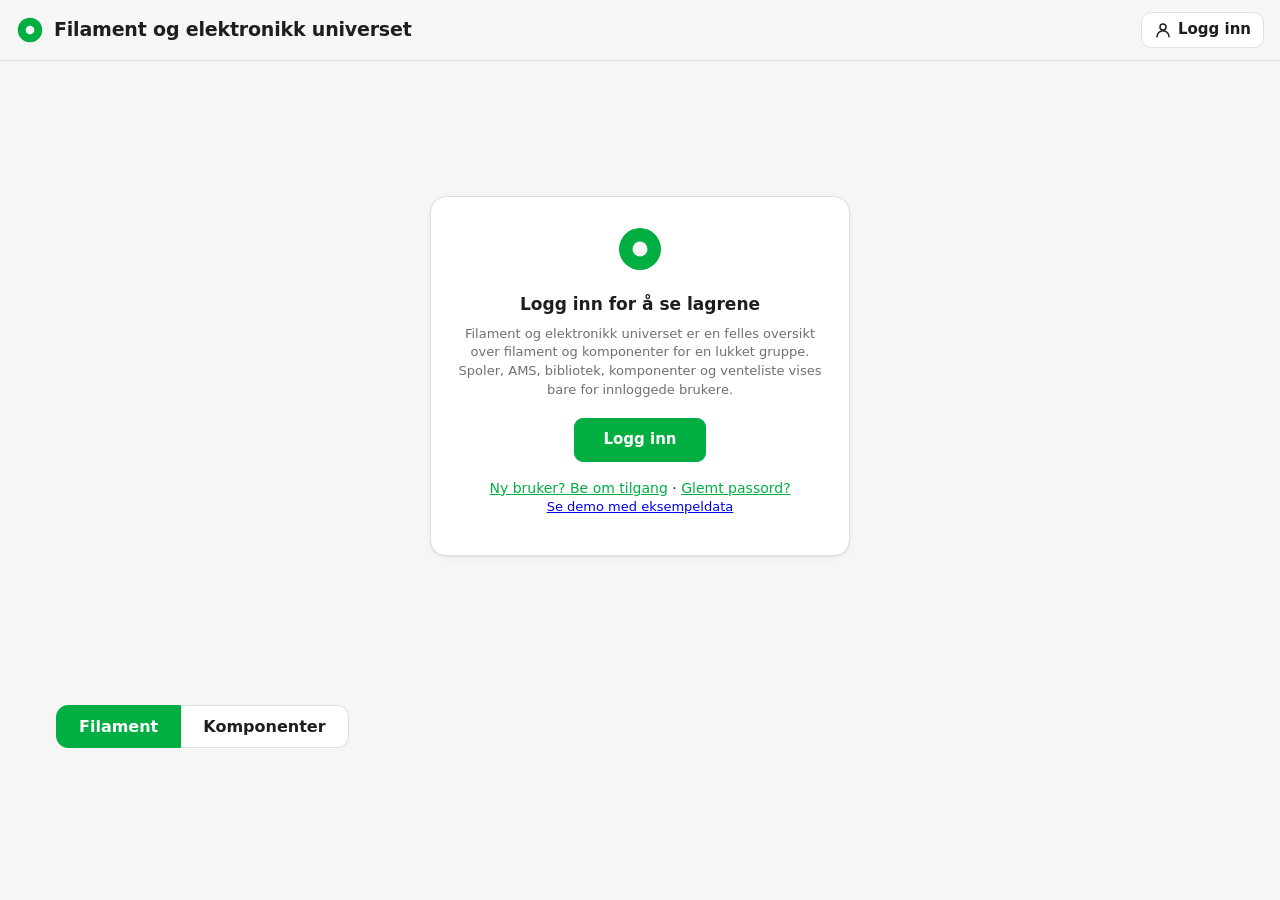
==== index.html @ a8a1b2db "Kronebeløp vises likt overalt; forslagsknappen ved siden av brukere Ordretotaler fra butikkene («kr " ====
<!doctype html>
<html lang="nb">
<head>
  <meta charset="utf-8">
  <meta name="viewport" content="width=device-width, initial-scale=1">
  <!-- Ekstra lag mot XSS: bare egne skript, og data bare til GitHub, proxyen og Bambu-bildene.
       style-src trenger 'unsafe-inline' for fargefeltene (style-attributter med kontrollerte farger). -->
  <meta http-equiv="Content-Security-Policy" content="default-src 'none'; script-src 'self'; style-src 'self' 'unsafe-inline'; img-src 'self' data: https: https://store.bblcdn.eu https://store.bblcdn.com https://*.alicdn.com https://*.aliexpress-media.com https://*.mouser.com https://*.lcsc.com; connect-src 'self' http://127.0.0.1:8787 https://api.github.com https://raw.githubusercontent.com https://bambufilament-proxy.saysphilippe.workers.dev; base-uri 'none'; form-action 'self'; object-src 'none'">
  <meta name="referrer" content="strict-origin-when-cross-origin">
  <title>Filament og elektronikk universet</title>
  <meta name="description" content="Felles oversikt over Bambu Lab-filament og elektronikkomponenter, skannet inn med RFID og importert fra AliExpress og Mouser.">
  <link rel="icon" href="data:image/svg+xml,<svg xmlns='http://www.w3.org/2000/svg' viewBox='0 0 32 32'><circle cx='16' cy='16' r='14' fill='%2300ae42'/><circle cx='16' cy='16' r='5' fill='white'/></svg>">
  <link rel="stylesheet" href="style.css?v=20261009202254">
</head>
<body>
  <header>
    <a class="brand" href="./">
      <svg viewBox="0 0 32 32" aria-hidden="true"><circle cx="16" cy="16" r="14" fill="var(--accent)"/><circle cx="16" cy="16" r="5" fill="var(--bg)"/></svg>
      <h1>Filament og elektronikk universet</h1>
    </a>
    <div class="actions">
      <span id="sync" class="sync"></span>
      <button id="refresh" class="icon-btn" title="Oppdater" aria-label="Oppdater">
        <svg viewBox="0 0 24 24"><path d="M20 11a8 8 0 1 0-2.3 5.7M20 5v6h-6"/></svg>
      </button>
      <button id="open-messages" class="icon-btn msg-btn" title="Meldinger" aria-label="Meldinger" hidden>
        <svg viewBox="0 0 24 24"><rect x="3" y="5" width="18" height="14" rx="2"/><path d="M3.5 6.5l8.5 6 8.5-6"/></svg>
        <span class="msg-badge" hidden></span>
      </button>
      <button id="open-users" class="icon-btn" title="Brukere" aria-label="Brukere">
        <svg viewBox="0 0 24 24"><circle cx="9" cy="8" r="3.5"/><path d="M2.5 20a6.5 6.5 0 0 1 13 0M16 4.6a3.5 3.5 0 0 1 0 6.8M18 14.2a6.5 6.5 0 0 1 3.5 5.8"/></svg>
      </button>
      <button id="open-ideas" class="icon-btn msg-btn" title="Forslag til forbedringer" aria-label="Forslag til forbedringer" hidden>
        <svg viewBox="0 0 24 24"><path d="M9 18h6M10 21h4M12 3a6 6 0 0 0-3.6 10.8c.7.5 1.1 1.3 1.1 2.2h5c0-.9.4-1.7 1.1-2.2A6 6 0 0 0 12 3z"/></svg>
        <span class="msg-badge" hidden></span>
      </button>
      <button id="account" class="account-btn" title="Konto">
        <svg viewBox="0 0 24 24"><circle cx="12" cy="8" r="4"/><path d="M4 21a8 8 0 0 1 16 0"/></svg>
        <span id="account-label">Logg inn</span>
      </button>
    </div>
  </header>

  <div class="demo-banner">Demo med eksempeldata – endringer lagres ikke. <a href="./">Gå til ekte oversikt</a></div>

  <section id="gate" class="gate" hidden>
    <div class="gate-card">
      <svg viewBox="0 0 32 32" aria-hidden="true"><circle cx="16" cy="16" r="14" fill="var(--accent)"/><circle cx="16" cy="16" r="5" fill="var(--bg)"/></svg>
      <h2>Logg inn for å se lagrene</h2>
      <p class="hint">Filament og elektronikk universet er en felles oversikt over filament og komponenter for en lukket gruppe. Spoler, AMS, bibliotek, komponenter og venteliste vises bare for innloggede brukere.</p>
      <button id="gate-login" class="btn btn-primary">Logg inn</button>
      <p class="gate-links"><button type="button" class="link-btn" data-open="register">Ny bruker? Be om tilgang</button> · <button type="button" class="link-btn" data-open="forgot">Glemt passord?</button></p>
      <p class="hint"><a href="?demo">Se demo med eksempeldata</a></p>
    </div>
  </section>

  <nav class="sections" aria-label="Del">
    <button class="section-btn active" type="button" data-section="filament">Filament</button>
    <button class="section-btn" type="button" data-section="parts">Komponenter</button>
  </nav>

  <nav class="tabs" aria-label="Visning">
    <button class="tab active" data-tab="stock">Våre lokale lager</button>
    <button class="tab" data-tab="loans">Lånt filament</button>
    <button class="tab" data-tab="ams">AMS og bibliotek</button>
    <button class="tab" data-tab="news">Nytt fra Bambu</button>
    <button class="tab" data-tab="shop">Butikk</button>
    <button class="tab" data-tab="cards">RFID-kort</button>
    <button class="tab" data-tab="settings">Innstillinger</button>
  </nav>

  <main>
   <div id="parts-root" hidden></div>

   <div id="tab-stock">
    <aside class="stats-rail"><div class="rail-inner">
      <section id="stats" class="stats stats-side"></section>
      <nav class="rail-types" aria-label="Materiale"><span class="rail-label">Materiale</span><div id="type-chips" class="chips"></div></nav>
      <section id="kind-stats" class="stats stats-side kind-stats" aria-label="Lager og bibliotek"></section>
    </div></aside>

    <button id="stock-pending" class="notice stock-pending" type="button" data-goto="loans" hidden></button>


    <section class="panel filters">
      <div class="filter-row">
        <input id="q" type="search" placeholder="Søk etter farge, type, eier, plassering…" aria-label="Søk">
        <select id="status" aria-label="Status">
          <option value="in">På lager</option>
          <option value="out">Tatt ut</option>
          <option value="empty">Brukt opp</option>
          <option value="">Alle</option>
        </select>
        <select id="sort" aria-label="Sortering">
          <option value="type">Sorter: type</option>
          <option value="color">Sorter: farge</option>
          <option value="owner">Sorter: eier</option>
          <option value="recent">Sorter: sist skannet</option>
        </select>
      </div>
      <div class="chip-row"><span class="chip-label">Farge</span><div id="family-chips" class="chips"></div></div>
    </section>

    <section id="grid" class="grid"></section>
   </div>

   <div id="tab-loans" hidden></div>

   <div id="tab-news" hidden></div>

   <div id="tab-cards" hidden></div>

   <div id="tab-settings" hidden></div>

   <div id="tab-shop" hidden>
    <section class="panel shop-head">
      <div class="filter-row">
        <input id="shop-q" type="search" placeholder="Søk i hele Bambu-butikken…" aria-label="Søk i butikken">
        <select id="shop-status" aria-label="Lagerstatus">
          <option value="">Alle lagerstatuser</option>
          <option value="in">På lager</option>
          <option value="notin">Ikke på lager (helt eller delvis)</option>
          <option value="partial">Noen varianter utsolgt</option>
          <option value="out">Utsolgt</option>
        </select>
        <select id="shop-sort" aria-label="Sortering">
          <option value="name">Sorter: navn</option>
          <option value="priceAsc">Sorter: pris, lav–høy</option>
          <option value="priceDesc">Sorter: pris, høy–lav</option>
          <option value="status">Sorter: utsolgt først</option>
        </select>
        <button id="cart-open" type="button" class="btn btn-primary">Handlekurv</button>
      </div>
      <div id="shop-cats" class="chips"></div>
      <p id="shop-updated" class="hint"></p>
      <p id="shop-error" class="error"></p>
    </section>
    <div id="shop-count" class="count"></div>
    <section id="shop-grid" class="shop-grid"></section>
    <button id="shop-more" class="btn shop-more" hidden>Vis flere</button>
   </div>

   <div id="tab-ams" hidden>
    <section id="ams-me" class="panel"></section>
    <div id="ams-list"></div>
   </div>
  </main>

  <dialog id="detail" tabindex="-1">
    <form id="d-form" method="dialog">
      <div class="d-head">
        <div id="d-swatch" class="d-swatch"></div>
        <div class="d-head-text">
          <h2 id="d-title"></h2>
          <div id="d-sub" class="d-type"></div>
          <span id="d-owner" class="owner-pill"></span>
        </div>
      </div>

      <div class="d-quick">
        <button id="d-checkin" value="in" class="btn btn-in">Sjekk inn</button>
        <label id="d-borrow-label" class="d-borrow">Sjekk ut til<select id="d-borrower"></select>
          <span id="d-refill-wrap" class="d-refill"><input id="d-refill" type="checkbox"> Kjøp: refill uten spole (leveres ikke tilbake)</span></label>
        <button id="d-checkout" value="out" class="btn btn-out">Sjekk ut</button>
      </div>

      <dl id="d-rows" class="d-rows"></dl>

      <h3>Historikk</h3>
      <ul id="d-history" class="d-history"></ul>

      <h3>Rediger</h3>
      <p id="d-hint" class="hint"></p>
      <div class="d-fields">
        <label>Eier<select name="owner"></select></label>
        <label>Status
          <select name="status">
            <option value="in">På lager</option>
            <option value="out">Tatt ut</option>
            <option value="empty">Brukt opp</option>
          </select>
        </label>
        <label class="wide">Eget navn (valgfritt, erstatter fargenavnet)<input name="name" maxlength="60"></label>
        <label class="wide">Notat<textarea name="note" rows="2" maxlength="300"></textarea></label>
      </div>
      <p id="d-error" class="error"></p>
      <div class="d-buttons">
        <button value="delete" class="btn btn-danger">Slett</button>
        <span class="spacer"></span>
        <button id="d-close" value="close" class="btn">Lukk</button>
        <button value="save" class="btn btn-primary">Lagre</button>
      </div>
    </form>
  </dialog>

  <dialog id="users" class="wide-dialog" tabindex="-1">
    <h2>Brukere</h2>
    <nav id="u-tabs" class="sub-tabs" hidden>
      <button class="sub-tab active" data-utab="list">Brukere</button>
      <button class="sub-tab" data-utab="stats">Innloggingsstatistikk</button>
    </nav>
    <div id="u-stats" hidden></div>
    <div id="u-list-pane">
    <p class="hint">Hver bruker har sin egen farge, som vises på spolene de eier. Nye brukere får et midlertidig passord som må byttes ved første innlogging. Med e-postadresse sendes passordet på e-post, og brukeren kan selv be om nytt passord. Navnet må være likt <code>OWNER</code> i leserens <code>config.h</code>.</p>
    <div id="u-pending"></div>
    <ul id="u-list" class="u-list"></ul>
    <div id="u-fresh" class="u-fresh"></div>
    <form id="u-form" class="u-form">
      <input name="name" placeholder="Navn på ny bruker" required maxlength="40" aria-label="Navn">
      <input name="email" type="email" placeholder="E-post (valgfritt)" maxlength="100" aria-label="E-post">
      <input name="phone" type="tel" inputmode="tel" placeholder="Mobil (valgfritt)" maxlength="20" aria-label="Mobilnummer">
      <label class="color-pick" title="Brukerens farge på spoler og i filteret">Farge <input name="color" type="color" aria-label="Farge"></label>
      <button class="btn btn-primary">Legg til</button>
    </form>
    <p id="u-hint" class="hint"></p>
    <p id="u-error" class="error"></p>
    </div>
    <form method="dialog" class="d-buttons"><span class="spacer"></span><button class="btn">Lukk</button></form>
  </dialog>

  <dialog id="bambu">
    <form method="dialog">
      <h2>Koble til Bambu-konto</h2>
      <div id="b-step-password">
        <p class="hint">Logg inn med Bambu Lab-kontoen din (samme som i Bambu Handy). Innloggingen går via Filament og elektronikk universet sin proxy til Bambu. Bare tilgangsnøkkelen lagres, og bare i denne nettleseren. Passordet lagres ikke.</p>
        <label>E-post<input id="b-email" type="email" autocomplete="username"></label>
        <label>Passord<input id="b-password" type="password" autocomplete="current-password"></label>
        <p class="hint"><button value="code" class="link-btn" formnovalidate>Logg inn med kode på e-post i stedet</button> – uten passord.</p>
        <p class="hint">Stopper Bambu deg med robotsjekk? <button value="token" class="link-btn" formnovalidate>Lim inn tilgangsnøkkel fra bambulab.com</button></p>
      </div>
      <div id="b-step-token" hidden>
        <p class="hint">Bambu godtar av og til ikke innlogging via Filament og elektronikk universet og vil sjekke at du ikke er en robot. Da kan du logge inn hos Bambu selv og hente tilgangsnøkkelen derfra (på PC):</p>
        <ol class="hint token-steps">
          <li>Åpne <a href="https://bambulab.com/en/sign-in" target="_blank" rel="noopener">bambulab.com</a> og logg inn (løs robotsjekken der).</li>
          <li>Trykk <b>F12</b>, velg fanen <b>Application</b> (Programmer), så <b>Cookies</b> → <b>https://bambulab.com</b>.</li>
          <li>Finn raden <b>token</b>, dobbeltklikk verdien, kopier den (Ctrl+C) og lim den inn her.</li>
        </ol>
        <label>Tilgangsnøkkel<textarea id="b-token" rows="3" autocomplete="off" spellcheck="false"></textarea></label>
        <p class="hint">Nøkkelen lagres bare i denne nettleseren, som ved vanlig tilkobling. Når den utløper, ber siden deg koble til på nytt.</p>
      </div>
      <div id="b-step-code" hidden>
        <p id="b-code-hint" class="hint"></p>
        <label>Kode<input id="b-code" inputmode="numeric" autocomplete="one-time-code"></label>
      </div>
      <p id="b-error" class="error"></p>
      <div class="d-buttons">
        <span class="spacer"></span>
        <button value="cancel" class="btn">Avbryt</button>
        <button value="next" class="btn btn-primary">Fortsett</button>
      </div>
    </form>
  </dialog>

  <dialog id="login">
    <form method="dialog">
      <h2>Logg inn</h2>
      <label>Brukernavn eller e-post<input id="l-user" type="text" autocomplete="username" autocapitalize="none" spellcheck="false" maxlength="100" required></label>
      <label>Passord<input id="l-password" type="password" autocomplete="current-password"></label>
      <label class="switch"><input id="l-remember" type="checkbox"> Husk meg på denne enheten i 30 dager</label>
      <p class="hint">Uten «Husk meg» logges du ut når du lukker fanen. Bruk det bare på din egen PC eller telefon.</p>
      <p class="hint"><button type="button" class="link-btn" data-open="forgot">Glemt passord?</button> · <button type="button" class="link-btn" data-open="register">Ny bruker?</button></p>
      <p id="l-error" class="error"></p>
      <div class="d-buttons">
        <span class="spacer"></span>
        <button value="cancel" class="btn" formnovalidate>Avbryt</button>
        <button value="login" class="btn btn-primary">Logg inn</button>
      </div>
    </form>
  </dialog>

  <dialog id="cart" class="wide-dialog" tabindex="-1">
    <form method="dialog">
      <h2>Handlekurv <span class="muted">(simulert kjøp fra Bambu Lab)</span></h2>
      <div id="cart-lines" class="cart-lines"></div>
      <ul id="cart-tips" class="cart-tips" hidden></ul>
      <label class="cart-carrier"><span class="muted">Leveres av</span>
        <select id="cart-carrier">
          <option value="posten">Posten (fortolling etter verdi)</option>
          <option value="dhl">DHL (eget fortollingsgebyr)</option>
        </select>
      </label>
      <div id="cart-sum" class="cart-sum"></div>
      <p id="cart-note" class="hint"></p>
      <div class="d-buttons">
        <button id="cart-clear" type="button" class="btn">Tøm kurven</button>
        <span class="spacer"></span>
        <button value="close" class="btn btn-primary">Lukk</button>
      </div>
    </form>
  </dialog>

  <dialog id="vipps">
    <form method="dialog">
      <h2 id="v-title">Betal med Vipps</h2>
      <p id="v-what" class="hint"></p>
      <div class="vipps-rows">
        <div class="vipps-row"><span id="v-to-label" class="muted">Til</span><b id="v-to"></b><span id="v-phone"></span><button type="button" class="btn btn-small" data-copy="v-phone">Kopier</button></div>
        <div class="vipps-row"><span class="muted">Beløp</span><span class="vipps-amount"><input id="v-amount" type="number" min="1" max="10000" step="1"> kr</span><span id="v-price" class="muted"></span><button type="button" class="btn btn-small" data-copy="v-amount">Kopier</button></div>
        <div class="vipps-row"><span class="muted">Melding</span><span id="v-msg"></span><span></span><button type="button" class="btn btn-small" data-copy="v-msg">Kopier</button></div>
      </div>
      <div id="v-qr" class="v-qr" hidden></div>
      <label id="v-return-label" class="switch"><input id="v-return" type="checkbox"> <span id="v-return-text">Jeg leverer den tomme spolen tilbake (betal uten spoletillegg)</span></label>
      <p id="v-howto" class="hint"></p>
      <p id="v-error" class="error"></p>
      <div class="d-buttons">
        <a id="v-open" class="btn btn-vipps" href="vipps://" rel="noopener">Åpne Vipps</a>
        <span id="v-desktop" class="muted v-desktop">Åpne Vipps på mobilen</span>
        <span class="spacer"></span>
        <button value="cancel" class="btn" formnovalidate>Avbryt</button>
        <button id="v-paid" value="paid" class="btn btn-primary">Betalt med Vipps</button>
      </div>
    </form>
  </dialog>

  <dialog id="forgot">
    <form method="dialog">
      <h2>Glemt passord</h2>
      <p class="hint">Skriv brukernavnet eller e-postadressen din. Er adressen registrert, får du et midlertidig passord på e-post. Det virker i 4 timer, og du velger ditt eget passord når du logger inn med det.</p>
      <label>Brukernavn eller e-post<input id="f-who" autocomplete="username" maxlength="100" required></label>
      <p id="f-status" class="hint" role="status"></p>
      <p id="f-error" class="error"></p>
      <div class="d-buttons">
        <span class="spacer"></span>
        <button value="cancel" class="btn" formnovalidate>Lukk</button>
        <button id="f-send" value="send" class="btn btn-primary">Send passord</button>
      </div>
    </form>
  </dialog>

  <dialog id="register">
    <form method="dialog">
      <h2>Be om tilgang</h2>
      <p class="hint">Velg brukernavn og skriv e-postadressen din. Administrator godkjenner forespørselen, og da får du et midlertidig passord på e-post.</p>
      <label>Brukernavn<input id="r-name" autocomplete="username" minlength="2" maxlength="40" required></label>
      <label>E-post<input id="r-email" type="email" autocomplete="email" maxlength="100" required></label>
      <label>Mobilnummer (valgfritt, for Vipps)<input id="r-phone" type="tel" inputmode="tel" autocomplete="tel" maxlength="20" placeholder="F.eks. 912 34 567"></label>
      <p id="r-status" class="hint" role="status"></p>
      <p id="r-error" class="error"></p>
      <div class="d-buttons">
        <span class="spacer"></span>
        <button value="cancel" class="btn" formnovalidate>Lukk</button>
        <button id="r-send" value="send" class="btn btn-primary">Send forespørsel</button>
      </div>
    </form>
  </dialog>

  <dialog id="account-dialog" tabindex="-1">
    <form method="dialog">
      <h2>Innlogget som <span id="a-name"></span></h2>
      <p class="hint">Du er innlogget i denne nettleseren til du logger ut.</p>
      <p class="hint">Her endrer du din egen bruker. Endringene lagres med en gang.</p>
      <label>E-post (for nytt passord og varsler)<input id="a-email" type="email" autocomplete="email" maxlength="100" placeholder="navn@eksempel.no"></label>
      <label>Mobilnummer (for Vipps når noen gjør opp med deg)<input id="a-phone" type="tel" inputmode="tel" autocomplete="tel" placeholder="F.eks. 912 34 567" maxlength="20"></label>
      <label class="a-color">Din farge (på spolene dine)<input id="a-color" type="color"></label>
      <fieldset id="a-notify" class="a-notify">
        <legend>Varsel om nye meldinger</legend>
        <label class="switch"><input id="a-n-mail" type="checkbox"> På e-post</label>
        <label class="switch"><input id="a-n-wa" type="checkbox"> På WhatsApp (bruker mobilnummeret over)</label>
        <label>Din CallMeBot-nøkkel for WhatsApp<input id="a-wakey" type="text" inputmode="numeric" autocomplete="off" maxlength="10" placeholder="F.eks. 1234567"></label>
        <p class="hint">WhatsApp-varslene sendes gjennom den gratis tjenesten CallMeBot, som trenger en egen nøkkel for nummeret ditt. Følg trinnene under «WhatsApp» på <a href="https://www.callmebot.com/blog/free-api-whatsapp-messages/" target="_blank" rel="noopener">callmebot.com ↗</a>: legg inn nummeret deres som kontakt og send dem meldingen de oppgir. Du får nøkkelen i svaret. Lim den inn her.</p>
        <p class="a-n-row"><span id="a-n-msg" class="hint" role="status"></span><button id="a-n-test" type="button" class="btn btn-small">Send testvarsel</button></p>
      </fieldset>
      <p id="a-msg" class="hint" role="status"></p>
      <div class="d-buttons">
        <button value="logout" class="btn btn-danger">Logg ut</button>
        <span class="spacer"></span>
        <button value="password" class="btn">Bytt passord</button>
        <button value="close" class="btn btn-primary">Lukk</button>
      </div>
    </form>
  </dialog>

  <dialog id="password">
    <form method="dialog">
      <h2>Bytt passord</h2>
      <p id="p-forced" class="notice">Du er logget inn med et midlertidig passord. Velg ditt eget passord før du fortsetter.</p>
      <label id="p-current-label">Nåværende passord<input id="p-current" type="password" autocomplete="current-password"></label>
      <label>Nytt passord (minst 12 tegn, gjerne flere tilfeldige ord)<input id="p-new" type="password" autocomplete="new-password"></label>
      <label>Gjenta nytt passord<input id="p-repeat" type="password" autocomplete="new-password"></label>
      <p id="p-error" class="error"></p>
      <div class="d-buttons">
        <span class="spacer"></span>
        <button id="p-cancel" value="cancel" class="btn">Avbryt</button>
        <button value="save" class="btn btn-primary">Lagre passord</button>
      </div>
    </form>
  </dialog>

  <dialog id="rekey">
    <form id="rk-form" method="dialog">
      <h2>Ny GitHub-token</h2>
      <p class="notice">Passordet ditt er riktig, men GitHub-tokenen som er lagret er utløpt eller generert på nytt. Lim inn den nye tokenen.</p>
      <label>Ny GitHub-token<input id="rk-token" type="password" autocomplete="off" placeholder="github_pat_…"></label>
      <p class="hint">Tokenen må ha tilgang <b>kun</b> til <b>BambuFilament-data</b> og <b>BambuFilament-auth</b>, med <i>Contents: Read and write</i>. Velg gjerne lang utløpstid. Din innlogging fornyes med passordet du nettopp brukte. De andre brukerne beholder passordene sine.</p>
      <p id="rk-error" class="error"></p>
      <div class="d-buttons">
        <span class="spacer"></span>
        <button value="cancel" class="btn">Avbryt</button>
        <button value="save" class="btn btn-primary">Lagre ny token</button>
      </div>
    </form>
    <div id="rk-done" hidden>
      <h2>Ny token er lagret</h2>
      <div id="rk-summary"></div>
      <table id="rk-list" class="pw-table"></table>
      <div class="d-buttons"><span class="spacer"></span><button id="rk-close" class="btn btn-primary">Ferdig</button></div>
    </div>
  </dialog>

  <dialog id="setup">
    <form id="setup-form" method="dialog">
      <h2>Første oppsett</h2>
      <p class="hint">Ingen brukere har innlogging ennå. Lim inn en GitHub-token med skrivetilgang til repoet. Den lagres kryptert per bruker, og hver bruker låser den opp med sitt eget passord.</p>
      <label>GitHub-token<input id="su-token" type="password" autocomplete="off" placeholder="github_pat_…"></label>
      <p class="hint">Lag en <a href="https://github.com/settings/personal-access-tokens/new" target="_blank" rel="noopener">fine-grained token</a> med tilgang <b>kun</b> til <b>saysphilippe/BambuFilament-data</b> og rettigheten <i>Contents: Read and write</i>. Den skal <b>ikke</b> ha tilgang til BambuFilament (koden).</p>
      <label>Brukere (én per linje, administrator først)<textarea id="su-names" rows="3">Philippe
Niklas
Peter</textarea></label>
      <p id="su-error" class="error"></p>
      <div class="d-buttons">
        <span class="spacer"></span>
        <button value="cancel" class="btn">Avbryt</button>
        <button value="setup" class="btn btn-primary">Opprett brukere</button>
      </div>
    </form>
    <div id="setup-done" hidden>
      <h2>Brukerne er opprettet</h2>
      <p>Gi disse midlertidige passordene til brukerne. De vises <b>bare nå</b>. Hver bruker må bytte passord ved første innlogging.</p>
      <table id="su-list" class="pw-table"></table>
      <p>Du er logget inn som <b id="su-me"></b> og velger ditt eget passord i neste steg.</p>
      <div class="d-buttons"><span class="spacer"></span><button id="su-done" class="btn btn-primary">Velg mitt passord</button></div>
    </div>
  </dialog>

  <script src="vendor/qrcode.js"></script>
  <script type="module" src="app.js?v=20261009202254"></script>
</body>
</html>
---- style.css ----
:root {
  --bg: #f6f7f5;
  --surface: #ffffff;
  --text: #1c1f1d;
  --muted: #6b726d;
  --muted-bg: #e6e9e6;
  --border: #dde1dd;
  --accent: #00ae42;
  --accent-text: #ffffff;
  --in: #00a03c;
  --out: #d97706;
  --danger: #c0392b;
  --shadow: 0 1px 2px rgba(0, 0, 0, .06), 0 2px 8px rgba(0, 0, 0, .04);
  color-scheme: light;
}

@media (prefers-color-scheme: dark) {
  :root {
    --bg: #141615;
    --surface: #1d201e;
    --text: #e8ebe9;
    --muted: #9aa29d;
    --muted-bg: #2a2e2b;
    --border: #2f3431;
    --accent: #1fc25b;
    --accent-text: #08130c;
    --in: #34c768;
    --out: #f59e0b;
    --danger: #ef6b5b;
    --shadow: none;
    color-scheme: dark;
  }
}

* { box-sizing: border-box; }

body {
  margin: 0;
  background: var(--bg);
  color: var(--text);
  font: 15px/1.45 system-ui, -apple-system, "Segoe UI", Roboto, sans-serif;
}

header {
  position: sticky;
  top: 0;
  z-index: 5;
  display: flex;
  align-items: center;
  justify-content: space-between;
  gap: 12px;
  padding: 12px 16px;
  background: color-mix(in srgb, var(--bg) 88%, transparent);
  backdrop-filter: blur(8px);
  border-bottom: 1px solid var(--border);
}

.brand { display: flex; align-items: center; gap: 10px; color: inherit; text-decoration: none; }
.brand svg { width: 28px; height: 28px; }
h1 { margin: 0; font-size: 19px; letter-spacing: -.01em; }
h2 { margin: 0 0 8px; font-size: 17px; }
h3 { margin: 18px 0 6px; font-size: 13px; text-transform: uppercase; letter-spacing: .05em; color: var(--muted); }

.actions { display: flex; align-items: center; gap: 6px; }
.sync { font-size: 13px; color: var(--muted); }
.sync.error { color: var(--danger); }

.icon-btn {
  display: grid;
  place-items: center;
  width: 36px;
  height: 36px;
  border: 1px solid var(--border);
  border-radius: 10px;
  background: var(--surface);
  color: var(--text);
  cursor: pointer;
}
.icon-btn svg { width: 18px; height: 18px; fill: none; stroke: currentColor; stroke-width: 2; stroke-linecap: round; stroke-linejoin: round; }

main { max-width: 1200px; margin: 0 auto; padding: 16px; }

.stats { display: grid; grid-template-columns: repeat(auto-fill, minmax(120px, 1fr)); gap: 10px; margin-bottom: 16px; }
.stat {
  flex: 1 1 130px;
  padding: 12px 14px;
  background: var(--surface);
  border: 1px solid var(--border);
  border-radius: 12px;
  box-shadow: var(--shadow);
}
.stat b { display: block; font-size: 22px; font-variant-numeric: tabular-nums; }
/* Bokser som filtrerer: klikkbare, aktiv = grønn kant. */
.stat-filter { display: block; width: 100%; text-align: left; font: inherit; color: inherit; cursor: pointer; transition: border-color .12s ease, background .12s ease; }
.stat-filter:hover { border-color: var(--accent); }
.stat-filter.active { border-color: var(--accent); box-shadow: 0 0 0 2px color-mix(in srgb, var(--accent) 35%, transparent); background: color-mix(in srgb, var(--accent) 8%, var(--surface)); }
.stat-filter.owner-stat.active { border-left-color: var(--owner); }
.stat span { font-size: 13px; color: var(--muted); }

/* Lager: tallboksene ca. 30 % mindre. På brede skjermer står de i margen til venstre
   for innholdet (som beholder full bredde), og følger med ved rulling. */
.stats-side { gap: 7px; grid-template-columns: repeat(auto-fill, minmax(96px, 1fr)); }
.stats-side .stat { padding: 8px 10px; border-radius: 9px; }
.stats-side .stat b { font-size: 16px; }
.stats-side .stat span { font-size: 11px; line-height: 1.3; display: block; }
/* Materialfilter under tallboksene. */
.rail-types { margin: 4px 0 14px; }
.rail-label { display: block; margin: 0 0 6px 2px; font-size: 14px; color: var(--muted); }
.rail-types .chips { gap: 6px; }
/* 15 % større skrift enn de vanlige filterknappene (13 px). */
.rail-types .chip { font-size: 15px; }
/* Smalere PC-vinduer: ingen plass i margen, så boksene får en egen kolonne i innholdet. */
@media (min-width: 800px) and (max-width: 1479px) {
  #tab-stock:not([hidden]) { display: grid; grid-template-columns: 104px minmax(0, 1fr); column-gap: 14px; align-items: start; }
  #tab-stock > * { grid-column: 2; }
  #tab-stock > .stats-rail { grid-column: 1; grid-row: 1 / span 20; align-self: stretch; }
  .stats-side { grid-template-columns: 1fr; margin-bottom: 0; }
  .rail-inner { position: sticky; top: 76px; max-height: calc(100vh - 88px); overflow-y: auto; scrollbar-width: thin; }
  .rail-types { margin-top: 14px; }
  .rail-types .chips { flex-direction: column; align-items: stretch; }
  .rail-types .chip { justify-content: flex-start; }
}
@media (min-width: 1480px) {
  #tab-stock { position: relative; }
  .stats-rail { position: absolute; top: 0; bottom: 0; right: calc(100% + 16px); width: 112px; }
  .stats-side { grid-template-columns: 1fr; margin-bottom: 0; }
  .rail-inner { position: sticky; top: 76px; max-height: calc(100vh - 88px); overflow-y: auto; scrollbar-width: thin; } /* under topplinjen (ca. 61 px) */
  .rail-types { margin-top: 14px; }
  .rail-types .chips { flex-direction: column; align-items: stretch; }
  .rail-types .chip { justify-content: flex-start; }
}

.panel {
  margin-bottom: 16px;
  padding: 12px 14px;
  background: var(--surface);
  border: 1px solid var(--border);
  border-radius: 12px;
  box-shadow: var(--shadow);
}
.activity ul { list-style: none; margin: 0; padding: 0; }
.activity li {
  display: flex;
  align-items: center;
  gap: 10px;
  padding: 6px 0;
  border-top: 1px solid var(--border);
  cursor: pointer;
  min-width: 0;
}
.activity li:first-child { border-top: 0; }
.activity .dot { flex: none; width: 14px; height: 14px; border-radius: 50%; border: 1px solid var(--border); }
.activity .what { flex: 1; min-width: 0; overflow: hidden; text-overflow: ellipsis; white-space: nowrap; }
.activity .who { flex: none; font-size: 13px; color: var(--muted); }

.act { flex: none; font-size: 12px; font-weight: 600; padding: 1px 8px; border-radius: 99px; background: var(--muted-bg); }
.act-in { color: var(--in); background: color-mix(in srgb, var(--in) 14%, transparent); }
.act-out { color: var(--out); background: color-mix(in srgb, var(--out) 16%, transparent); }

.filters { display: flex; flex-direction: column; gap: 10px; }
.filter-row { display: flex; flex-wrap: wrap; gap: 8px; }
.filter-row input { flex: 1 1 220px; }
.chip-row { display: flex; align-items: flex-start; gap: 10px; }
.chip-label { flex: none; width: 66px; padding-top: 5px; font-size: 13px; color: var(--muted); }
.chips { display: flex; flex-wrap: wrap; gap: 6px; }
.chip {
  display: inline-flex;
  align-items: center;
  gap: 6px;
  padding: 4px 11px;
  border: 1px solid var(--border);
  border-radius: 99px;
  background: var(--surface);
  color: var(--text);
  font: inherit;
  font-size: 13px;
  cursor: pointer;
}
.chip.active { border-color: var(--text); background: var(--text); color: var(--bg); }
.chip-dot { width: 12px; height: 12px; border-radius: 50%; border: 1px solid rgba(128, 128, 128, .45); }
.count { margin: 0 0 8px 2px; font-size: 13px; color: var(--muted); }

input, select, textarea {
  width: 100%;
  padding: 8px 10px;
  border: 1px solid var(--border);
  border-radius: 9px;
  background: var(--surface);
  color: var(--text);
  font: inherit;
}
.filter-row select { width: auto; flex: 0 1 auto; }

.grid, .grid-inner { display: grid; grid-template-columns: repeat(auto-fill, minmax(170px, 1fr)); gap: 12px; }
.grid.grouped { display: block; }
.mat-group { margin-bottom: 22px; }
.mat-head { display: flex; align-items: baseline; gap: 8px; margin: 6px 0 4px; font-size: 18px; font-weight: 700; letter-spacing: -.01em; cursor: pointer; list-style: none; }
.type-head { display: flex; align-items: baseline; gap: 6px; margin: 12px 0 8px; font-size: 17px; font-weight: 600; color: var(--muted); text-transform: uppercase; letter-spacing: .04em; cursor: pointer; list-style: none; }
.mat-head::-webkit-details-marker, .type-head::-webkit-details-marker { display: none; }
/* Pil som viser om gruppen er åpen eller lukket. */
.mat-head::before, .type-head::before { content: "▸"; display: inline-block; width: 1em; color: var(--muted); transition: transform .12s ease; }
.mat-group[open] > .mat-head::before, .type-group[open] > .type-head::before { transform: rotate(90deg); }
.mat-head::before { font-size: 16px; }
.type-head::before { font-size: 14px; }
.type-group:not([open]) > .type-head { margin-bottom: 4px; }
/* Antallet i samme størrelse som overskriften, men dempet. */
.mat-head span, .type-head span { font-size: inherit; font-weight: inherit; color: var(--muted); }

.card {
  display: flex;
  flex-direction: column;
  padding: 0;
  overflow: hidden;
  text-align: left;
  background: var(--surface);
  color: inherit;
  font: inherit;
  border: 1px solid var(--border);
  border-radius: 14px;
  box-shadow: var(--shadow);
  cursor: pointer;
  transition: transform .12s ease, box-shadow .12s ease;
}
.card:hover { transform: translateY(-2px); }
.card.status-empty { opacity: .55; }
.swatch { position: relative; height: 96px; border-bottom: 1px solid var(--border); }
.swatch .badge { padding: 2px 9px; border-radius: 99px; font-size: 14.5px; font-weight: 600; background: var(--surface); }
.owner-bar {
  display: flex;
  align-items: center;
  gap: 6px;
  padding: 5px 12px;
  font-size: 13px;
  font-weight: 700;
  color: var(--owner);
  background: color-mix(in srgb, var(--owner) 12%, transparent);
}
.owner-dot { flex: none; width: 10px; height: 10px; border-radius: 50%; background: var(--owner); }
.owner-stat { border-left: 4px solid var(--owner); }
.owner-pill {
  display: inline-block;
  margin-top: 6px;
  padding: 2px 10px;
  border-radius: 99px;
  font-size: 13px;
  font-weight: 700;
  color: #fff;
  background: var(--owner);
}
/* Hvor mye som er igjen: stripe over hele kortets bredde (0–full rull). */
.left-bar { height: 9px; background: var(--muted-bg); }
.left-bar span { display: block; height: 100%; background: var(--accent); }
.left-bar.low span { background: var(--out); }
.left-bar.unknown { background: repeating-linear-gradient(90deg, var(--muted-bg) 0 6px, transparent 6px 10px); }
.card-body { flex: 1; padding: 10px 12px 12px; display: flex; flex-direction: column; gap: 2px; }
.card-title { font-weight: 700; font-size: 19px; line-height: 1.25; }
.card-type { font-size: 15.5px; color: var(--muted); }
/* Detaljer i liten, dempet tekst: eier og vekt. */
/* Eier nederst på kortet (vanlig størrelse; resten av kortet er 20 % større). */
.card-foot { display: flex; flex-wrap: wrap; gap: 4px 10px; margin-top: auto; padding-top: 8px; font-size: 12px; color: var(--muted); }
.card-foot .lib-weight { font-weight: 400; }
.foot-owner { display: inline-flex; align-items: center; gap: 5px; }
.foot-owner .owner-dot { width: 8px; height: 8px; }
.hex { font-family: ui-monospace, Consolas, monospace; }
.card-meta { display: flex; flex-wrap: wrap; gap: 6px; margin-top: 4px; font-size: 12px; }
.card-meta span { padding: 1px 8px; border-radius: 99px; background: var(--muted-bg); }
.card-meta .owner { font-weight: 600; }
.badge-out { color: var(--out); }
.badge-empty { color: var(--muted); }
.card-note { font-size: 15.5px; color: var(--muted); }
.empty-msg { grid-column: 1 / -1; color: var(--muted); text-align: center; padding: 40px 0; }

dialog:focus { outline: none; }
dialog {
  width: min(560px, calc(100vw - 32px));
  max-height: calc(100vh - 32px);
  padding: 20px;
  border: 1px solid var(--border);
  border-radius: 16px;
  background: var(--surface);
  color: var(--text);
}
dialog::backdrop { background: rgba(0, 0, 0, .45); }
dialog label { display: block; margin-bottom: 10px; font-size: 13px; color: var(--muted); }
dialog label input, dialog label select, dialog label textarea { margin-top: 4px; color: var(--text); }

.d-head { display: flex; align-items: center; gap: 14px; margin-bottom: 14px; }
.d-head h2 { margin: 0; }
.d-type { font-size: 15px; }
.d-swatch { flex: none; width: 56px; height: 56px; border-radius: 50%; border: 1px solid var(--border); }
.muted { color: var(--muted); font-size: 13px; }

.d-quick { display: flex; gap: 8px; margin-bottom: 12px; }
.d-quick .btn { flex: 1; padding: 10px; font-size: 15px; }
.d-quick .d-borrow { flex: 1; margin: 0; }
.d-quick .d-borrow select { width: 100%; }
.d-refill { display: flex; align-items: center; gap: 6px; margin-top: 6px; font-size: 12px; color: var(--muted); }
.d-refill[hidden] { display: none; }
.d-refill input { width: auto; margin: 0; }
.pending-refill { display: inline-flex; align-items: center; gap: 4px; font-size: 12px; color: var(--muted); }

/* Lånt filament */
.loan-sum { display: flex; flex-wrap: wrap; gap: 8px; margin-bottom: 14px; }
.loan-debt { display: flex; align-items: center; gap: 6px; padding: 6px 12px; border-radius: 999px; background: color-mix(in srgb, var(--out) 15%, transparent); font-size: 14px; }
.loan-debt.clear { background: color-mix(in srgb, var(--accent) 12%, transparent); }
.loan-debt.mine-owe { background: color-mix(in srgb, var(--danger) 16%, transparent); }
.loan-debt.mine-get { background: color-mix(in srgb, var(--accent) 16%, transparent); }
.loans h2 { font-size: 16px; margin: 18px 0 8px; }
.loan-list { list-style: none; margin: 0; padding: 0; }
.loan-list li { display: flex; flex-wrap: wrap; align-items: center; gap: 10px; padding: 10px 0; border-top: 1px solid var(--border); }
.loan-list li:first-child { border-top: 0; }
.loan-list .dot { flex: none; width: 22px; height: 22px; border-radius: 50%; border: 1px solid var(--border); }
.loan-what { flex: 1 1 220px; min-width: 0; }
.loan-what b { display: block; }
.loan-who { display: flex; align-items: center; gap: 6px; font-size: 14px; }
.loan-who .owner-dot { display: inline-block; }
.loan-state { font-size: 12px; font-weight: 600; padding: 2px 8px; border-radius: 999px; background: var(--muted-bg); }
.loan-state.out { background: color-mix(in srgb, var(--out) 20%, transparent); }
.loan-state.owes { background: color-mix(in srgb, var(--danger) 18%, transparent); }
.loan-state.returned, .loan-state.settled { background: color-mix(in srgb, var(--accent) 15%, transparent); }
.loan-actions { display: flex; gap: 6px; align-items: center; }
.btn.btn-vipps { background: #ff5b24; border-color: #ff5b24; color: #fff; }
.vipps-rows { display: grid; gap: 8px; margin: 10px 0; }
.a-color { display: flex; align-items: center; gap: 10px; }
.a-color input { width: 44px; height: 32px; padding: 2px; margin: 0; }
.vipps-row { display: grid; grid-template-columns: 70px auto 1fr auto; gap: 10px; align-items: center; padding: 8px 10px; border-radius: 10px; background: var(--bg); font-size: 14px; }
.vipps-amount { display: flex; align-items: center; gap: 6px; }
.vipps-amount input { flex: none; }
#v-price { font-size: 12px; }
.v-desktop { align-self: center; font-size: 13px; }
.v-qr { display: flex; gap: 14px; align-items: center; margin: 4px 0 10px; }
.v-qr[hidden] { display: none; }
.v-qr-code { flex: none; width: 150px; padding: 6px; background: #fff; border-radius: 10px; border: 1px solid var(--border); }
.v-qr-code svg { display: block; width: 100%; height: auto; }
.v-qr .hint { margin: 0; }
#v-open[hidden], .v-desktop[hidden] { display: none; }
.loan-actions select { width: auto; padding: 4px 8px; font-size: 13px; }
.loan-state.pending { background: color-mix(in srgb, var(--out) 30%, transparent); }
.pending-box { margin-bottom: 14px; padding: 10px 14px; border-radius: 12px; background: color-mix(in srgb, var(--out) 14%, transparent); }
.pending-box h2 { margin-top: 4px; }
.tab-count { display: inline-block; min-width: 18px; margin-left: 6px; padding: 0 6px; border-radius: 999px; background: var(--out); color: #fff; font-size: 12px; line-height: 18px; text-align: center; }
.stock-pending { display: block; width: 100%; margin-bottom: 12px; text-align: left; border: 0; font: inherit; cursor: pointer; }
.stock-pending[hidden] { display: none; }
.token-steps { margin: 0 0 10px; padding-left: 20px; }
.token-steps li { margin: 2px 0; }
#b-token { width: 100%; font-family: ui-monospace, monospace; font-size: 12px; }
.act-detail { display: block; font-size: 12px; color: var(--muted); }
.act-filters { display: flex; flex-direction: column; gap: 8px; margin: 4px 0 10px; }
.act-filters input { width: 100%; }

.d-rows { display: grid; grid-template-columns: max-content 1fr; gap: 4px 16px; margin: 0; font-size: 14px; }
.d-rows dt { color: var(--muted); }
.d-rows dd { margin: 0; overflow-wrap: anywhere; }

.d-history { list-style: none; margin: 0; padding: 0; max-height: 140px; overflow-y: auto; font-size: 13px; }
.d-history li { padding: 3px 0; }

.d-fields { display: grid; grid-template-columns: 1fr 1fr; gap: 0 12px; }
.d-fields .wide { grid-column: 1 / -1; }

.d-buttons { display: flex; flex-wrap: wrap; gap: 8px; margin-top: 8px; }
/* Brukere-vinduet kan bli langt (statistikk): Lukk-knappen står fast nederst mens man ruller. */
#users { overflow-y: auto; }
#users > form.d-buttons { position: sticky; bottom: -20px; margin: 12px -20px -20px; padding: 12px 20px; background: var(--surface); border-top: 1px solid var(--border); z-index: 1; }
.spacer { flex: 1; }

.btn {
  padding: 8px 14px;
  border: 1px solid var(--border);
  border-radius: 9px;
  background: var(--surface);
  color: var(--text);
  font: inherit;
  font-weight: 600;
  cursor: pointer;
}
.btn:disabled { opacity: .5; cursor: default; }
.btn-primary { background: var(--accent); border-color: var(--accent); color: var(--accent-text); }
.btn-in { background: var(--in); border-color: var(--in); color: #fff; }
.btn-out { background: var(--out); border-color: var(--out); color: #fff; }
.btn-danger { color: var(--danger); }

.hint { font-size: 13px; color: var(--muted); margin: 0 0 10px; }
.error { color: var(--danger); font-size: 13px; min-height: 1em; margin: 4px 0 0; }

@media (max-width: 520px) {
  .sync { display: none; }
  .filters select { flex: 1 1 45%; }
  .d-fields { grid-template-columns: 1fr; }
  .grid { grid-template-columns: repeat(auto-fill, minmax(150px, 1fr)); }
}

.u-list { list-style: none; margin: 0 0 12px; padding: 0; }
.u-list li { display: flex; align-items: center; gap: 10px; padding: 8px 0; border-top: 1px solid var(--border); }
.u-list li:first-child { border-top: 0; }
.u-name { flex: 1; font-weight: 600; }
.u-form { display: flex; gap: 8px; margin-bottom: 8px; }
.u-form input[type=color] { flex: none; width: 44px; padding: 2px; height: auto; margin: 0; align-self: stretch; }
.u-form input:not([type=color]) { flex: 1 1 0; min-width: 0; }
.u-form .btn { flex: none; white-space: nowrap; }
.u-form .color-pick { flex: none; margin: 0; display: flex; align-items: center; gap: 6px; font-size: 13px; color: var(--muted); }
.btn-small { padding: 4px 10px; font-size: 13px; }
code { font-size: 12px; padding: 1px 5px; border-radius: 5px; background: var(--muted-bg); }

.demo-banner { display: none; padding: 8px 16px; text-align: center; font-size: 14px; background: #fff4d6; color: #5c4400; }
.demo-banner a { color: inherit; font-weight: 600; }
body.demo .demo-banner { display: block; }

.account-btn {
  display: flex;
  align-items: center;
  gap: 6px;
  height: 36px;
  padding: 0 12px;
  border: 1px solid var(--border);
  border-radius: 10px;
  background: var(--surface);
  color: var(--text);
  font: inherit;
  font-weight: 600;
  cursor: pointer;
}
.account-btn svg { width: 18px; height: 18px; fill: none; stroke: currentColor; stroke-width: 2; stroke-linecap: round; }
.account-btn.logged-in { border-color: var(--accent); }
.account-btn[hidden] { display: none; }

.notice { padding: 10px 12px; border-radius: 9px; background: color-mix(in srgb, var(--out) 15%, transparent); font-size: 14px; }
.u-fresh table, .pw-table { border-collapse: collapse; margin: 6px 0 12px; }
.u-fresh td, .pw-table td { padding: 4px 14px 4px 0; }
.pw { font-size: 15px; user-select: all; }
.u-list li { flex-wrap: wrap; }
.u-email { flex: 1 1 200px; min-width: 0; max-width: 260px; padding: 4px 8px; font-size: 13px; }
.u-phone { flex: 0 1 130px; min-width: 0; padding: 4px 8px; font-size: 13px; }
.u-color { flex: none; width: 28px; height: 28px; padding: 1px; border-radius: 50%; cursor: pointer; }
.u-email-text { font-size: 13px; }
.cards-panel h2, .settings-panel h2 { margin-top: 0; }
.settings-panel h3 { font-size: 15px; margin: 14px 0 6px; }
.setting { display: grid; gap: 4px; max-width: 560px; margin: 12px 0; font-size: 14px; color: var(--text); }
.setting-label { font-weight: 600; }
.setting-input { display: flex; align-items: center; gap: 8px; }
.setting-input input { flex: none; }
.setting .hint { margin: 0; }
.table-wrap { overflow-x: auto; }
.cards-table td { vertical-align: middle; }
.cards-table select, .cards-table input { width: auto; min-width: 120px; padding: 4px 8px; font-size: 13px; }
.cards-table .owner-dot { display: inline-block; vertical-align: middle; }
.u-pending { margin: 0 0 14px; padding: 10px 12px; border-radius: 9px; background: color-mix(in srgb, var(--accent) 10%, transparent); }
.u-pending h3 { margin: 0 0 6px; font-size: 14px; }
.u-pending .u-list li { border-color: color-mix(in srgb, var(--accent) 25%, transparent); }
.link-btn { padding: 0; border: 0; background: none; color: var(--accent); font: inherit; text-decoration: underline; cursor: pointer; }
.gate-links { font-size: 14px; margin: 12px 0 0; }

.tabs { display: flex; gap: 4px; max-width: 1200px; margin: 0 auto; padding: 12px 16px 0; }
/* Mange faner: én rad som kan rulles sideveis på smale skjermer. */
.tabs { overflow-x: auto; scrollbar-width: none; }
.tabs::-webkit-scrollbar { display: none; }
.tab { flex: none; white-space: nowrap; }
.tab {
  padding: 8px 18px;
  border: 1px solid var(--border);
  border-radius: 99px;
  background: var(--surface);
  color: var(--text);
  font: inherit;
  font-weight: 600;
  cursor: pointer;
}
.tab.active { background: var(--text); border-color: var(--text); color: var(--bg); }

.ams-me-row { display: flex; flex-wrap: wrap; align-items: center; gap: 12px; }
.ams-me-row > div:first-child { flex: 1 1 220px; }
.ams-me-row .hint { margin: 2px 0 0; }
.switch { display: inline-flex; align-items: center; gap: 8px; font-weight: 600; cursor: pointer; }
.switch input { width: 18px; height: 18px; accent-color: var(--accent); }

.ams-owner { margin-bottom: 20px; }
.ams-owner h2 { display: flex; align-items: center; gap: 8px; padding-left: 10px; border-left: 4px solid var(--owner); }
.ams-owner h2 .muted { font-weight: 400; }
/* AMS og bibliotek: hver sin sammenleggbare boks, med overskriften inne i boksen. */
.ams-fold, .library { margin-bottom: 12px; padding: 12px 14px; background: var(--surface); border: 1px solid var(--border); border-left: 4px solid var(--owner); border-radius: 14px; box-shadow: var(--shadow); }
.ams-fold > summary, .library > summary { cursor: pointer; list-style-position: inside; }
.ams-fold > summary .muted, .library > summary .muted { font-weight: 400; margin-left: 6px; }
.ams-fold[open] > summary, .library[open] > summary { margin-bottom: 10px; }
/* Printerne inne i AMS-boksen: ingen egen ramme, skilt med strek ved flere. */
.ams-fold .printer { padding: 0; background: none; border: 0; border-radius: 0; box-shadow: none; }
.ams-fold .printer + .printer { padding-top: 12px; border-top: 1px solid var(--border); }
.printers { display: grid; grid-template-columns: 1fr; gap: 12px; }
/* AMS-enhetene to og to ved siden av hverandre (én kolonne på smale skjermer). */
.ams-units { display: grid; grid-template-columns: repeat(2, minmax(0, 1fr)); column-gap: 20px; }
@media (max-width: 760px) { .ams-units { grid-template-columns: 1fr; } }
.printer { padding: 12px 14px; background: var(--surface); border: 1px solid var(--border); border-top: 4px solid var(--owner); border-radius: 14px; box-shadow: var(--shadow); }
.printer-head { display: flex; align-items: center; gap: 8px; margin-bottom: 8px; }
.online-dot { width: 10px; height: 10px; border-radius: 50%; background: var(--muted); }
.online-dot.on { background: var(--in); }
.ams-unit { padding: 8px 0; border-top: 1px solid var(--border); }
.ams-unit-head { display: flex; gap: 12px; align-items: baseline; margin-bottom: 8px; font-size: 14px; }
.trays { display: grid; grid-template-columns: repeat(4, minmax(0, 1fr)); gap: 8px; }
.tray { position: relative; display: flex; flex-direction: column; align-items: center; gap: 6px; padding: 8px 6px; border-radius: 10px; background: var(--bg); text-align: center; min-width: 0; }
.tray .slot { position: absolute; top: 4px; left: 6px; font-size: 11px; color: var(--muted); }
.tray-dot { width: 44px; height: 44px; border-radius: 50%; border: 1px solid var(--border); background: var(--muted-bg); }
.empty-tray .tray-dot { background: transparent; border-style: dashed; }
.tray-text { width: 100%; font-size: 12px; overflow-wrap: anywhere; }
.tray-color { font-weight: 650; font-size: 13px; }
.remain { height: 5px; margin: 4px 0 2px; border-radius: 3px; background: var(--muted-bg); overflow: hidden; }
.remain span { display: block; height: 100%; background: var(--accent); }

@media (max-width: 520px) {
  .trays { grid-template-columns: repeat(2, minmax(0, 1fr)); }
}

.type-tabs { display: flex; gap: 6px; overflow-x: auto; padding: 2px 2px 10px; margin-bottom: 4px; scrollbar-width: thin; }
.type-tab {
  flex: none;
  padding: 7px 14px;
  border: 1px solid var(--border);
  border-radius: 10px;
  background: var(--surface);
  color: var(--text);
  font: inherit;
  font-size: 14px;
  font-weight: 600;
  cursor: pointer;
  white-space: nowrap;
}
.type-tab span { margin-left: 4px; font-weight: 400; color: var(--muted); }
.type-tab.active { border-color: var(--accent); background: color-mix(in srgb, var(--accent) 14%, var(--surface)); }

.news-head { display: flex; flex-wrap: wrap; gap: 12px; align-items: center; justify-content: space-between; }
.news-head > div:first-child { flex: 1 1 320px; }
.news-head .hint { margin: 4px 0 0; }
.news-controls { display: flex; flex-wrap: wrap; gap: 12px; align-items: center; }
.news-controls select { width: auto; }
.section-title { margin: 22px 0 10px; font-size: 18px; }
.section-title .muted { font-weight: 400; font-size: 14px; }

.news-types { display: grid; grid-template-columns: repeat(auto-fill, minmax(min(100%, 320px), 1fr)); gap: 12px; }
.news-type { display: flex; gap: 12px; padding: 12px; background: var(--surface); border: 1px solid var(--border); border-radius: 14px; box-shadow: var(--shadow); }
.news-type img, .img-ph { flex: none; width: 96px; height: 96px; object-fit: cover; border-radius: 10px; background: var(--muted-bg); }
.news-type-body { display: flex; flex-direction: column; gap: 6px; min-width: 0; align-items: flex-start; }

.news-colors { display: grid; grid-template-columns: repeat(auto-fill, minmax(min(100%, 240px), 1fr)); gap: 8px; }
.news-color {
  display: flex; flex-direction: column; gap: 8px; padding: 10px 12px;
  background: var(--surface); border: 1px solid var(--border); border-radius: 12px;
}
.news-color:hover { border-color: var(--accent); }
.news-color-main { display: flex; align-items: center; gap: 10px; color: inherit; text-decoration: none; }
.news-color.is-missing .news-swatch, .news-color.is-out .news-swatch { opacity: .6; }
.news-swatch { flex: none; width: 40px; height: 40px; border-radius: 50%; border: 1px solid var(--border); }
.news-color-text { display: flex; flex-direction: column; min-width: 0; flex: 1; font-size: 13px; }
.news-color-text b { font-size: 14px; }
.ext { color: var(--muted); }
/* Kildeikoner (lager, bibliotek, AMS) øverst til høyre, pilen til butikken nederst */
.news-side { align-self: stretch; display: flex; flex-direction: column; align-items: flex-end; justify-content: space-between; gap: 6px; }
.news-sources { display: flex; gap: 4px; }
.news-sources .source { width: 22px; height: 22px; border: 1px solid var(--border); }
.news-sources .source svg { width: 13px; height: 13px; }
.owned { display: inline-flex; align-items: center; gap: 3px; margin-top: 3px; font-size: 12px; font-weight: 600; color: var(--in); }
.owned .owner-dot { width: 8px; height: 8px; }

.strip { display: flex; flex-wrap: wrap; gap: 3px; }
.strip span, .strip a { width: 14px; height: 14px; border-radius: 50%; border: 1px solid var(--border); }
.strip.big a { width: 22px; height: 22px; }
.strip a.have { outline: 2px solid var(--in); outline-offset: 1px; }

.all-types { display: flex; flex-direction: column; gap: 8px; }
.all-type { padding: 10px 12px; background: var(--surface); border: 1px solid var(--border); border-radius: 12px; }
.all-type-head { display: flex; flex-wrap: wrap; align-items: center; gap: 10px; margin-bottom: 8px; }
.all-type-head .btn { margin-left: auto; }
a.btn { text-decoration: none; display: inline-block; }

.lib-card .lib-grid { margin-top: 0; }
.lib-grid { display: grid; grid-template-columns: repeat(auto-fill, minmax(min(100%, 230px), 1fr)); gap: 8px; margin-top: 10px; }
.lib-item { position: relative; display: flex; gap: 10px; padding: 8px 34px 8px 10px; border-radius: 10px; background: var(--bg); }
/* Samme kildeikon som på spolekortene, øverst til høyre */
.tray > .source, .lib-item > .source { position: absolute; top: 5px; right: 5px; width: 22px; height: 22px; border: 1px solid var(--border); }
.tray > .source svg, .lib-item > .source svg { width: 13px; height: 13px; }
.lib-empty { opacity: .5; }
.lib-swatch { flex: none; width: 34px; height: 34px; border-radius: 50%; border: 1px solid var(--border); }
.lib-text { display: flex; flex-direction: column; min-width: 0; font-size: 13px; flex: 1; }
.lib-loc { font-size: 12px; color: var(--accent); font-weight: 600; }
.lib-weight { font-weight: 600; }
.share-toggles { display: flex; flex-direction: column; gap: 6px; }

.btn.confirming { background: var(--danger); border-color: var(--danger); color: #fff; }

.stock { display: inline-block; margin-top: 3px; padding: 1px 8px; border-radius: 99px; font-size: 11px; font-weight: 700; width: fit-content; }
.stock-in { color: var(--in); background: color-mix(in srgb, var(--in) 14%, transparent); }
.stock-out { color: var(--out); background: color-mix(in srgb, var(--out) 16%, transparent); }
.stock-missing { color: var(--muted); background: var(--muted-bg); }
.wish { align-self: flex-start; }
.wish.active { border-color: var(--accent); color: var(--accent); }
.wish-count { display: inline-block; min-width: 18px; margin-left: 4px; padding: 0 5px; border-radius: 99px; background: var(--accent); color: var(--accent-text); font-size: 11px; }
.row-actions { display: flex; flex-wrap: wrap; gap: 6px; align-items: center; }
.type-wish { margin: 10px 0; }
.wait-list { display: grid; grid-template-columns: repeat(auto-fill, minmax(min(100%, 340px), 1fr)); gap: 8px; }
.wait-item { display: flex; gap: 10px; align-items: flex-start; padding: 10px 12px; background: var(--surface); border: 1px solid var(--border); border-radius: 12px; }
.wait-item.arrived { border-color: var(--in); box-shadow: 0 0 0 2px color-mix(in srgb, var(--in) 25%, transparent); }
.wait-actions { display: flex; flex-direction: column; gap: 6px; align-items: flex-end; margin-left: auto; }
.waiters { display: flex; flex-wrap: wrap; align-items: center; gap: 4px; margin-top: 4px; font-size: 12px; }
.waiters .owner-dot { width: 8px; height: 8px; }
details.all-type summary { list-style: none; cursor: pointer; }
details.all-type summary::-webkit-details-marker { display: none; }
details.all-type[open] { border-color: var(--accent); }
details.all-type > .news-colors { margin-top: 10px; }
.strip span.na { opacity: .35; }

.sub-tabs { display: flex; flex-wrap: wrap; gap: 4px; margin-bottom: 12px; border-bottom: 1px solid var(--border); }
.sub-tab { padding: 8px 14px; border: 0; border-bottom: 3px solid transparent; background: none; color: var(--muted); font: inherit; font-weight: 600; cursor: pointer; }
.sub-tab.active { color: var(--text); border-bottom-color: var(--accent); }
[hidden] { display: none !important; }

.wait-img { flex: none; width: 40px; height: 40px; object-fit: cover; border-radius: 8px; background: var(--muted-bg); }

.shop-head { display: flex; flex-direction: column; gap: 10px; }
.shop-head .hint { margin: 0; }
.v-price { white-space: nowrap; font-variant-numeric: tabular-nums; color: var(--muted); }
.price-chart { margin-top: 6px; font-size: 13px; }
.price-chart summary { cursor: pointer; color: var(--accent); }
.price-chart svg { display: block; width: 100%; height: auto; margin-top: 6px; }
.chart-legend { display: flex; flex-wrap: wrap; gap: 4px 12px; margin-top: 4px; font-size: 12px; color: var(--muted); }
.chart-legend i { display: inline-block; width: 10px; height: 3px; margin-right: 5px; vertical-align: middle; border-radius: 2px; }
.cart-add { align-self: flex-start; }
.variants li .cart-add { padding: 0 9px; line-height: 20px; margin-left: 6px; }
.cart-lines { display: grid; gap: 6px; margin: 10px 0; max-height: 46vh; overflow-y: auto; }
.cart-line { display: grid; grid-template-columns: 48px 1fr auto auto; gap: 10px; align-items: center; padding: 6px 8px; border-radius: 10px; background: var(--bg); font-size: 14px; }
.cart-line img { width: 48px; height: 48px; object-fit: cover; border-radius: 8px; background: #fff; }
.cart-what { display: flex; flex-direction: column; min-width: 0; }
.cart-what .muted { font-size: 12px; overflow-wrap: anywhere; }
.cart-qty { display: flex; align-items: center; gap: 6px; }
.cart-qty b { min-width: 18px; text-align: center; }
.cart-price { display: flex; flex-direction: column; align-items: flex-end; white-space: nowrap; font-variant-numeric: tabular-nums; }
.cart-price .muted { font-size: 12px; }
.cart-tips { margin: 6px 0; padding-left: 18px; font-size: 13px; color: var(--accent); }
.cart-carrier { display: flex; align-items: center; gap: 10px; margin: 8px 0; font-size: 14px; white-space: nowrap; }
.cart-carrier select { min-width: 0; flex: 1; }
.cart-sum { display: grid; gap: 2px; font-size: 14px; font-variant-numeric: tabular-nums; }
.cart-sum-row { display: flex; justify-content: space-between; gap: 12px; padding: 4px 2px; border-top: 1px solid var(--border); }
.cart-sum-row.good span:last-child { color: var(--in); }
.cart-sum-row.sub { font-weight: 600; }
.cart-sum-row.total { font-size: 17px; font-weight: 700; border-top: 2px solid var(--text); }
@media (max-width: 560px) {
  .cart-line { grid-template-columns: 40px 1fr auto; }
  .cart-line img { width: 40px; height: 40px; }
  .cart-price { grid-column: 2 / -1; flex-direction: row; gap: 8px; justify-content: flex-end; }
}
.news-price { display: flex; flex-direction: column; font-size: 12px; font-weight: 600; font-variant-numeric: tabular-nums; }
.shop-grid { display: grid; grid-template-columns: repeat(auto-fill, minmax(min(100%, 230px), 1fr)); gap: 12px; }
.shop-card { display: flex; flex-direction: column; overflow: hidden; background: var(--surface); border: 1px solid var(--border); border-radius: 14px; box-shadow: var(--shadow); }
.shop-card.is-out .shop-img img { opacity: .5; }
.shop-img { position: relative; display: block; aspect-ratio: 4 / 3; background: #fff; border-bottom: 1px solid var(--border); }
.shop-img img { width: 100%; height: 100%; object-fit: contain; }
.badge-new { position: absolute; top: 8px; left: 8px; padding: 2px 8px; border-radius: 99px; background: var(--accent); color: var(--accent-text); font-size: 11px; font-weight: 700; }
.shop-body { display: flex; flex-direction: column; gap: 4px; padding: 10px 12px 12px; flex: 1; }
.shop-name { font-weight: 650; color: inherit; text-decoration: none; }
.shop-name:hover { color: var(--accent); }
.shop-meta { display: flex; flex-wrap: wrap; align-items: center; gap: 8px; margin-top: 2px; }
.variants { font-size: 13px; }
.variants summary { cursor: pointer; color: var(--muted); }
.variants ul { list-style: none; margin: 6px 0 0; padding: 0; max-height: 220px; overflow-y: auto; }
.variants li { display: flex; flex-wrap: wrap; justify-content: space-between; gap: 0 8px; padding: 4px 0; border-top: 1px solid var(--border); }
.variants li span:first-child { flex: 1 1 100%; }
.variants li span:last-child { flex: none; color: var(--in); font-weight: 600; }
.variants li.v-out span:last-child { color: var(--out); }
.shop-more { display: block; margin: 16px auto; }

/* Øverst til høyre på fargefeltet: status (Ute/Tom) og ikon for kilden */
.swatch-corner { position: absolute; top: 8px; right: 8px; display: flex; align-items: center; gap: 6px; }
.source { display: grid; place-items: center; width: 28px; height: 28px; border-radius: 99px; background: rgba(255, 255, 255, .88); color: #333; }
.source svg { width: 16px; height: 16px; fill: none; stroke: currentColor; stroke-width: 2; stroke-linecap: round; stroke-linejoin: round; }
.owner-tag { padding: 1px 8px; border-radius: 99px; font-size: 13px; font-weight: 700; background: rgba(255, 255, 255, .88); color: #333; }
.owner-tag { display: inline-flex; align-items: center; gap: 4px; }
.owner-tag .owner-dot { width: 7px; height: 7px; }
.source-library { color: #1d4ed8; }
.source-ams { color: #047857; }
.card.kind-library, .card.kind-ams { cursor: default; }
.card.kind-library:hover, .card.kind-ams:hover { transform: none; }
.card-loc { font-size: 14.5px; color: var(--accent); }
.card-use { display: flex; align-items: center; gap: 6px; margin-top: 2px; font-size: 14.5px; }
.card-use .owner-dot { flex: none; }

body.locked .tabs, body.locked main, body.locked #open-users, body.locked #refresh, body.locked #sync { display: none !important; }
.gate { display: grid; place-items: center; min-height: 70vh; padding: 16px; }
.gate-card { max-width: 420px; padding: 28px 24px; text-align: center; background: var(--surface); border: 1px solid var(--border); border-radius: 16px; box-shadow: var(--shadow); }
.gate-card svg { width: 48px; height: 48px; }
.gate-card h2 { margin: 12px 0 8px; }
.gate-card .btn { margin: 8px 0 4px; padding: 10px 28px; }

dialog.wide-dialog { width: min(820px, calc(100vw - 32px)); }
.stats-small .stat b { font-size: 18px; }
.day-chart { display: flex; align-items: flex-end; gap: 3px; height: 90px; padding: 6px 0; border-bottom: 1px solid var(--border); }
.day-bar { flex: 1; height: 100%; display: flex; align-items: flex-end; }
.day-bar span { display: block; width: 100%; min-height: 2px; border-radius: 3px 3px 0 0; background: var(--accent); }
.day-axis { display: flex; justify-content: space-between; font-size: 11px; color: var(--muted); margin-top: 4px; }
.stat-table { width: 100%; border-collapse: collapse; font-size: 13px; }
.stat-table th { text-align: left; font-size: 12px; color: var(--muted); font-weight: 600; padding: 4px 8px 6px 0; border-bottom: 1px solid var(--border); }
.stat-table td { padding: 6px 8px 6px 0; border-bottom: 1px solid var(--border); vertical-align: top; }
.stat-table .owner-dot { display: inline-block; vertical-align: middle; }
.login-log { list-style: none; margin: 0; padding: 0; max-height: 220px; overflow-y: auto; font-size: 13px; }
.login-log li { display: flex; flex-wrap: wrap; align-items: center; gap: 6px; padding: 4px 0; border-bottom: 1px solid var(--border); }
@media (max-width: 600px) { .stat-table th:nth-child(3), .stat-table td:nth-child(3), .stat-table th:nth-child(6), .stat-table td:nth-child(6) { display: none; } }

/* Produksjonsdato vises når musepekeren er over et kort (og ved tastaturfokus) */
.swatch .tip {
  position: absolute; inset: auto 6px 6px 6px; padding: 5px 8px; border-radius: 8px;
  font-size: 12px; font-weight: 600; line-height: 1.3; text-align: center;
  background: rgba(20, 22, 21, .85); color: #fff;
  opacity: 0; transform: translateY(4px); transition: opacity .12s ease, transform .12s ease; pointer-events: none;
}
.card:hover .swatch .tip, .card:focus-visible .swatch .tip { opacity: 1; transform: none; }
/* ---------- Hoveddeler: Filament / Komponenter ---------- */
.sections { display: flex; gap: 0; max-width: 1200px; margin: 0 auto; padding: 14px 16px 0; }
.section-btn {
  padding: 9px 22px; border: 1px solid var(--border); background: var(--surface); color: var(--text);
  font: inherit; font-size: 16px; font-weight: 700; cursor: pointer;
}
.section-btn:first-child { border-radius: 12px 0 0 12px; }
.section-btn:last-child { border-radius: 0 12px 12px 0; border-left: 0; }
.section-btn.active { background: var(--accent); border-color: var(--accent); color: var(--accent-text); }
.section-btn:focus-visible { outline: 2px solid var(--text); outline-offset: 2px; }

/* ---------- Komponenter ---------- */
.parts-layout { display: grid; grid-template-columns: 200px minmax(0, 1fr); gap: 16px; align-items: start; }
.parts-rail { position: sticky; top: 76px; max-height: calc(100vh - 88px); overflow-y: auto; scrollbar-width: thin; }
.parts-rail .stats-side { grid-template-columns: 1fr; }
.parts-cats .chips { flex-direction: column; align-items: stretch; }
.parts-cats .chip { justify-content: space-between; }
.chip-n { font-size: 12px; color: var(--muted); font-variant-numeric: tabular-nums; }
.chip.active .chip-n { color: inherit; opacity: .75; }
@media (max-width: 799px) {
  .parts-layout { grid-template-columns: 1fr; }
  .parts-rail { position: static; max-height: none; }
  .parts-rail .stats-side { grid-template-columns: repeat(auto-fill, minmax(110px, 1fr)); }
  .parts-cats .chips { flex-direction: row; flex-wrap: wrap; }
}
.parts-grid { display: grid; grid-template-columns: repeat(auto-fill, minmax(190px, 1fr)); gap: 12px; }
.part-card {
  display: flex; flex-direction: column; padding: 0; overflow: hidden; text-align: left; min-width: 0;
  background: var(--surface); color: inherit; font: inherit; border: 1px solid var(--border); border-radius: 14px;
  box-shadow: var(--shadow); cursor: pointer; transition: transform .12s ease, border-color .12s ease;
}
.part-card:hover { border-color: var(--accent); transform: translateY(-1px); }
.part-card:focus-visible { outline: 2px solid var(--accent); outline-offset: 2px; }
.part-card.used-up { opacity: .55; }
.part-img { position: relative; display: grid; place-items: center; aspect-ratio: 1; max-width: 100%; background: #fff; border-bottom: 1px solid var(--border); overflow: hidden; }
.part-img img { width: 100%; height: 100%; object-fit: contain; }
.part-noimg { display: grid; place-items: center; width: 100%; height: 100%; padding: 12px; text-align: center; color: var(--muted); background: var(--muted-bg); font-size: 13px; font-weight: 600; }
.part-cat { display: block; max-width: 100%; margin: 6px 10px 0; color: var(--muted); font-size: 11.5px; font-weight: 700; white-space: nowrap; overflow: hidden; text-overflow: ellipsis; }
.part-body { display: flex; flex-direction: column; gap: 3px; padding: 10px 12px 12px; flex: 1; min-width: 0; }
.part-title { font-weight: 650; font-size: 14px; line-height: 1.3; display: -webkit-box; -webkit-line-clamp: 3; -webkit-box-orient: vertical; overflow: hidden; overflow-wrap: anywhere; }
.part-variant { font-size: 13px; color: var(--muted); overflow-wrap: anywhere; }
.part-meta { font-size: 13px; font-variant-numeric: tabular-nums; }
.part-foot { display: flex; align-items: center; gap: 6px; margin-top: auto; padding-top: 6px; font-size: 12.5px; color: var(--muted); }
.part-date { margin-left: auto; font-variant-numeric: tabular-nums; }
.parts-more { display: block; margin: 16px auto; }
.empty-parts { text-align: center; padding: 28px 16px; }

.part-detail { display: grid; grid-template-columns: minmax(0, 260px) minmax(0, 1fr); gap: 18px; }
.part-detail-img { aspect-ratio: 1; background: #fff; border: 1px solid var(--border); border-radius: 12px; overflow: hidden; display: grid; place-items: center; }
.part-detail-img img { width: 100%; height: 100%; object-fit: contain; }
.part-detail h2 { font-size: 17px; line-height: 1.35; overflow-wrap: anywhere; }
.part-facts { width: 100%; border-collapse: collapse; margin: 8px 0 12px; font-size: 14px; }
.part-facts th { width: 120px; padding: 5px 10px 5px 0; text-align: left; vertical-align: top; color: var(--muted); font-weight: 500; }
.part-facts td { padding: 5px 0; overflow-wrap: anywhere; }
.part-edit { display: grid; grid-template-columns: repeat(auto-fit, minmax(150px, 1fr)); gap: 0 12px; }
.part-edit .pd-note { grid-column: 1 / -1; }
.part-actions { display: flex; justify-content: flex-end; gap: 8px; margin-top: 6px; }
@media (max-width: 640px) { .part-detail { grid-template-columns: 1fr; } .part-detail-img { max-width: 220px; } }

.import-panel { max-width: 860px; }
.import-head { display: flex; flex-wrap: wrap; align-items: center; justify-content: space-between; gap: 10px; }
.import-steps { padding-left: 22px; }
.import-steps li { margin: 8px 0; }
.bookmarklet { margin-top: 8px; cursor: grab; }
.import-log { list-style: none; padding: 0; margin: 0; font-size: 13px; font-variant-numeric: tabular-nums; }
.import-log li { padding: 4px 0; border-top: 1px solid var(--border); }
/* Langt navn i toppen: mindre skrift på smale skjermer, så knappene får plass. */
@media (max-width: 560px) { header h1 { font-size: 15px; line-height: 1.2; } }

/* Datablad og koblingsskjema i detaljvinduet */
.component-info { margin: 4px 0 14px; padding-top: 10px; border-top: 1px solid var(--border); }
.component-info h3 { margin-top: 0; }
.component-info .mpn { font-family: ui-monospace, Consolas, monospace; text-transform: none; letter-spacing: 0; color: var(--text); }
.ds-links { font-size: 14px; }
.pinout { display: flex; flex-wrap: wrap; align-items: center; gap: 6px; margin: 6px 0; }
.pinout .hint { margin: 0 4px 0 0; }
.pin { display: inline-flex; align-items: center; gap: 5px; padding: 2px 9px 2px 3px; border: 1px solid var(--border); border-radius: 99px; font: 600 13px ui-monospace, Consolas, monospace; }
.pin b { display: grid; place-items: center; width: 20px; height: 20px; border-radius: 50%; background: var(--muted-bg); font-size: 11px; }
.schematic-fig { margin: 10px 0 0; }
.schematic-fig figcaption { font-size: 13.5px; color: var(--muted); max-width: 70ch; }
.schematic-fig figcaption:first-child { color: var(--text); margin-bottom: 6px; }
.schematic-wrap { overflow-x: auto; padding: 10px; border: 1px solid var(--border); border-radius: 10px; background: var(--surface); margin-bottom: 8px; }
.schematic { display: block; width: 100%; min-width: 420px; max-width: 620px; height: auto; color: var(--text); }
.cat-toggles { display: grid; grid-template-columns: repeat(auto-fill, minmax(220px, 1fr)); gap: 4px 16px; margin: 6px 0 14px; }
.cat-toggle { display: flex; align-items: center; gap: 8px; font-size: 14px; cursor: pointer; }
.cat-toggle input { width: 17px; height: 17px; accent-color: var(--accent); }
/* Pakketype: liten illustrasjon på kortet, større i detaljvinduet */
.part-pkg { display: inline-flex; align-items: center; gap: 5px; align-self: flex-start; padding: 1px 8px 1px 2px; border: 1px solid var(--border); border-radius: 99px; font: 600 11.5px ui-monospace, Consolas, monospace; color: var(--text); }
.part-pkg .pkg-art { flex: none; }
.pkg-row { display: flex; align-items: center; gap: 12px; }
.pkg-row .pkg-art { flex: none; padding: 4px; border: 1px solid var(--border); border-radius: 10px; background: var(--muted-bg); }
.pkg-art { color: var(--text); }

/* Komponenter: undermeny og handlekurv */
.parts-nav { display: flex; flex-wrap: wrap; gap: 6px; margin: 0 0 14px; }
.parts-tab { padding: 7px 15px; border: 1px solid var(--border); border-radius: 99px; background: var(--surface); color: var(--text); font: inherit; font-weight: 600; cursor: pointer; }
.parts-tab.active { background: var(--text); border-color: var(--text); color: var(--bg); }
.nav-n { display: inline-grid; place-items: center; min-width: 20px; height: 20px; padding: 0 6px; margin-left: 4px; border-radius: 99px; background: var(--muted-bg); color: var(--text); font-size: 12px; font-weight: 700; }
.nav-n.alert { background: #e5484d; color: #fff; }
.req-panel { max-width: 980px; }
.req-panel h3 { display: flex; align-items: center; gap: 8px; text-transform: none; letter-spacing: 0; font-size: 15px; color: var(--text); }
.req-list { list-style: none; margin: 0 0 8px; padding: 0; }
.req-row { display: grid; grid-template-columns: 64px minmax(0, 1fr) auto auto; gap: 12px; align-items: center; padding: 10px 0; border-top: 1px solid var(--border); }
.req-img { width: 64px; height: 64px; padding: 0; border: 1px solid var(--border); border-radius: 10px; overflow: hidden; background: #fff; cursor: pointer; }
.req-img img { width: 100%; height: 100%; object-fit: contain; }
.req-img .part-noimg { font-size: 10px; }
.req-text { display: flex; flex-direction: column; gap: 2px; min-width: 0; }
.req-text b { font-size: 14px; line-height: 1.3; overflow-wrap: anywhere; }
.req-meta { display: flex; flex-wrap: wrap; gap: 4px 12px; font-size: 12.5px; color: var(--muted); }
.req-meta .owner-dot { display: inline-block; margin-right: 4px; }
.req-loc { color: var(--accent); font-weight: 700; font-size: 13.5px; }
.req-loc.missing { color: var(--muted); font-weight: 500; }
.req-note { font-size: 13px; font-style: italic; }
.req-qty { display: flex; flex-direction: column; align-items: flex-end; gap: 3px; font-variant-numeric: tabular-nums; }
.req-qty label { font-size: 12px; color: var(--muted); }
.req-status { font-size: 12px; color: var(--muted); white-space: nowrap; }
.status-sent .req-status { color: var(--accent); font-weight: 700; }
.status-declined .req-status { color: #e5484d; font-weight: 700; }
.req-actions { display: flex; gap: 6px; }
.req-list.done .req-row { opacity: .7; }
.req-send { display: flex; flex-wrap: wrap; align-items: center; justify-content: space-between; gap: 10px; margin-top: 12px; padding-top: 12px; border-top: 1px solid var(--border); }
.cart-add { display: flex; flex-wrap: wrap; align-items: flex-end; gap: 10px; margin-top: 8px; padding: 10px 12px; border: 1px dashed var(--border); border-radius: 10px; }
.cart-add label { margin: 0; width: 90px; }
.cart-add label.grow { flex: 1 1 200px; width: auto; }
.cart-msg { min-height: 1em; margin: 4px 0 0; }
@media (max-width: 640px) {
  .req-row { grid-template-columns: 56px minmax(0, 1fr); }
  .req-qty { grid-column: 2; align-items: flex-start; flex-direction: row; gap: 10px; }
  .req-actions { grid-column: 2; }
}
/* Kortet er en ramme med en åpne-knapp (bilde og tekst) og handlekurv-feltet under */
.part-card { cursor: default; }
.part-open { display: flex; flex-direction: column; flex: 1; min-width: 0; padding: 0; border: 0; background: none; color: inherit; font: inherit; text-align: left; cursor: pointer; }
.part-open:focus-visible { outline: 2px solid var(--accent); outline-offset: -2px; border-radius: 14px; }
.part-step { display: grid; grid-template-columns: 34px 1fr 34px; align-items: center; gap: 6px; padding: 8px 10px 10px; border-top: 1px solid var(--border); font-size: 12.5px; color: var(--muted); text-align: center; }
.part-step button { height: 32px; border: 1px solid var(--border); border-radius: 9px; background: var(--surface); color: var(--text); font: 700 18px/1 system-ui, sans-serif; cursor: pointer; }
.part-step button:hover:not(:disabled) { border-color: var(--accent); color: var(--accent); }
.part-step button:disabled { opacity: .35; cursor: default; }
.part-step.in-cart { color: var(--accent); font-weight: 700; }
.part-step.in-cart button[data-cartstep="1"] { background: var(--accent); border-color: var(--accent); color: var(--accent-text); }
.cat-owner { margin: 10px 0 16px; }
.cat-owner h4 { display: flex; flex-wrap: wrap; align-items: baseline; gap: 6px; margin: 0 0 6px; font-size: 15px; }
.cat-owner h4 .owner-dot { align-self: center; }
.cat-toggle input:disabled + * { opacity: .6; }
/* Produktvinduet: kryss øverst til venstre som blir stående mens man ruller */
dialog.part-dialog { overflow-y: auto; }
.dlg-close {
  position: sticky; top: -10px; z-index: 3;
  display: grid; place-items: center;
  width: 38px; height: 38px; margin: -10px 0 -28px -10px;
  border: 1px solid var(--border); border-radius: 50%;
  background: var(--surface); color: var(--text); box-shadow: var(--shadow);
  font: 400 26px/1 system-ui, sans-serif; cursor: pointer;
}
.dlg-close:hover { border-color: var(--accent); color: var(--accent); }
.dlg-close:focus-visible { outline: 2px solid var(--accent); outline-offset: 2px; }
/* Produktvinduet: bilde, datablad og koblingsskjema i venstre kolonne */
dialog.part-dialog { width: min(1040px, calc(100vw - 32px)); }
.part-dialog .part-detail { grid-template-columns: minmax(0, 400px) minmax(0, 1fr); }
.part-detail-side { display: flex; flex-direction: column; gap: 12px; min-width: 0; }
.part-detail-side .part-detail-img { max-width: 100%; }
.part-detail-side .component-info { margin: 0; padding-top: 0; border-top: 0; }
.part-detail-side .schematic-wrap { padding: 6px; }
.part-detail-side .schematic { min-width: 0; }
@media (max-width: 720px) {
  .part-dialog .part-detail { grid-template-columns: 1fr; }
  .part-detail-side .part-detail-img { max-width: 260px; }
}

/* ---------- Mobil ---------- */
@media (max-width: 600px) {
  main { padding: 12px; }
  .sections { padding: 10px 12px 0; }
  .section-btn { flex: 1; padding: 9px 10px; font-size: 15px; }
  /* Faner og filterrader: én linje som rulles sidelengs, med toning som viser at det er mer */
  .tabs, .parts-nav { flex-wrap: nowrap; overflow-x: auto; scrollbar-width: none; padding-right: 24px;
    -webkit-mask-image: linear-gradient(to right, #000 calc(100% - 28px), transparent); mask-image: linear-gradient(to right, #000 calc(100% - 28px), transparent); }
  .parts-nav::-webkit-scrollbar { display: none; }
  .parts-tab, .tab { flex: none; padding: 7px 13px; }
  .chip-row { align-items: center; gap: 8px; }
  .chip-label { width: auto; padding-top: 0; }
  .chip-row .chips, .parts-cats .chips { flex-wrap: nowrap; overflow-x: auto; scrollbar-width: none; padding-bottom: 2px;
    -webkit-mask-image: linear-gradient(to right, #000 calc(100% - 24px), transparent); mask-image: linear-gradient(to right, #000 calc(100% - 24px), transparent); }
  .chip-row .chips::-webkit-scrollbar, .parts-cats .chips::-webkit-scrollbar { display: none; }
  .chip { flex: none; }
  .filters { padding: 10px; gap: 8px; }
  .filter-row input { flex-basis: 100%; }
  .filter-row select { flex: 1 1 40%; }

  /* Komponenter: kompakt toppfelt og to kort i bredden */
  .parts-layout { gap: 10px; }
  .parts-rail .stats-side { grid-template-columns: repeat(3, minmax(0, 1fr)); gap: 6px; margin-bottom: 4px; }
  .parts-rail .stat { padding: 7px 8px; }
  .parts-rail .stat span { font-size: 10.5px; }
  .parts-cats .rail-label { display: none; }
  .parts-grid { grid-template-columns: repeat(2, minmax(0, 1fr)); gap: 8px; }
  .part-body { padding: 8px 9px 9px; gap: 2px; }
  .part-title { font-size: 13px; -webkit-line-clamp: 3; }
  .part-variant, .part-meta { font-size: 12px; }
  .part-foot { font-size: 11.5px; }
  .part-cat { font-size: 10.5px; margin-inline: 8px; }
  .part-pkg { font-size: 10.5px; }
  .part-step { grid-template-columns: 38px 1fr 38px; padding: 6px 8px 8px; font-size: 11.5px; }
  .part-step button { height: 36px; }

  /* Produktvinduet: hele skjermen; bilde, tittel og fakta først, så datablad og skjema */
  dialog.part-dialog { width: calc(100vw - 12px); max-width: none; max-height: calc(100vh - 12px); padding: 14px; border-radius: 14px; }
  .part-dialog .part-detail { grid-template-columns: minmax(0, 1fr); gap: 12px; }
  .part-dialog .part-detail-side { display: contents; }
  .part-dialog .part-detail-img { order: 0; aspect-ratio: auto; height: 200px; max-width: 100%; }
  .part-dialog .part-detail-text { order: 1; }
  .part-dialog .part-detail-side .component-info { order: 2; }
  .part-facts th { width: 96px; }
  .part-edit { grid-template-columns: repeat(2, minmax(0, 1fr)); }
  .cart-add label { width: 70px; }
  .part-actions .btn { flex: 1; }
  .dlg-close { width: 40px; height: 40px; }

  /* Handlekurv og ønsker */
  .req-row { grid-template-columns: 52px minmax(0, 1fr); gap: 10px; }
  .req-img { width: 52px; height: 52px; }
  .req-actions .btn { flex: 1; }
}
/* Rader som rulles sidelengs må få krympe, ellers blir hele siden bredere enn skjermen */
.parts-layout > *, .parts-rail, .parts-cats, .parts-main, .chip-row, .chip-row .chips { min-width: 0; }
/* Fotavtrykk (land pattern) */
.fp-art { color: var(--text); flex: none; }
.pkg-row { align-items: flex-start; }
.pkg-row .fp-art { padding: 6px; border: 1px solid var(--border); border-radius: 10px; background: #fff; color: #1c1f1d; }
.part-pkg .fp-art { color: var(--text); }
.fp-cap { display: inline-block; margin-top: 4px; font-size: 12px; }
@media (max-width: 600px) { .pkg-row { flex-direction: column; } }
.kicad-name { display: inline-block; margin-top: 4px; padding: 2px 6px; border-radius: 6px; background: var(--muted-bg); font: 600 12px ui-monospace, Consolas, monospace; overflow-wrap: anywhere; }
.fp-legend { display: flex; flex-wrap: wrap; gap: 4px 12px; margin-top: 6px; font: 11.5px ui-monospace, Consolas, monospace; color: var(--muted); }
.fp-legend i { display: inline-block; width: 12px; height: 9px; margin-right: 4px; vertical-align: -1px; border-radius: 2px; }
.fp-legend i.cu { background: #c99a2e; border: 1px solid #8a6a1c; }
.fp-legend i.silk { border: 1.5px solid currentColor; background: transparent; }
.fp-legend i.drill { width: 9px; border-radius: 50%; background: var(--surface); border: 1px solid #8a6a1c; box-shadow: 0 0 0 2px #c99a2e; }
.linkbtn { background: none; border: 0; padding: 0; font: inherit; color: var(--accent); text-decoration: underline; cursor: pointer; }
.req-sum { margin-left: auto; font-weight: 400; font-size: 13px; color: var(--muted); }
.req-sum b { color: var(--text); font-size: 15px; }
.req-total { display: flex; flex-wrap: wrap; justify-content: flex-end; gap: 4px 10px; align-items: baseline; margin: 4px 0 0; padding-top: 12px; border-top: 2px solid var(--border); font-weight: 600; }
.req-total .req-sum { margin-left: 0; }
.req-total > .hint { flex-basis: 100%; text-align: right; font-weight: 400; }
.req-calc { display: flex; align-items: center; gap: 8px; white-space: nowrap; }
.req-unit, .req-each { font-size: 13px; color: var(--muted); }
.req-line { min-width: 76px; text-align: right; font-size: 15px; }

/* Tallfelt: smale nok til 1–5 sifre med litt luft, i stedet for full bredde. */
input[type="number"] { display: block; width: calc(4ch + 30px); max-width: 100%; padding-inline: 8px; text-align: center; font-variant-numeric: tabular-nums; }
.req-calc input[type="number"], .setting-input input[type="number"], .vipps-amount input[type="number"] { display: inline-block; }
#pd-pack, #pd-left { width: calc(7ch + 30px); }
.buy-list { list-style: none; margin: 6px 0 0; padding: 0; display: grid; gap: 3px; font-size: 13px; }
.buy-list .current { font-weight: 700; text-decoration: none; color: var(--text); }
.img-wrong-tag { display: inline-block; padding: 0 6px; border-radius: 99px; background: #e5484d; color: #fff; font-size: 10.5px; }
.pd-imgwrong { margin-top: 2px; }
.img-wrong-tag.fixed { background: #d98a00; }
.cat-edit-btn { margin-left: 8px; font-size: 12px; font-weight: 600; text-transform: none; letter-spacing: 0; }
.chip-add { border-style: dashed; color: var(--muted); }
.chip.empty { display: none; }
body.dragging-part .chip.empty { display: inline-flex; opacity: .7; }
.chip.drop-hover { outline: 2px solid var(--accent); outline-offset: 1px; background: color-mix(in srgb, var(--accent) 18%, transparent); }
.part-card[draggable="true"] { cursor: grab; }
body.dragging-part .parts-cats { position: sticky; top: env(safe-area-inset-top, 0px); }
.cat-edit { display: grid; gap: 6px; }
.cat-edit-row { display: flex; gap: 6px; align-items: center; }
.cat-edit-row input { flex: 1 1 auto; min-width: 0; padding: 5px 8px; font-size: 13px; }
.part-del { margin-right: auto; }
.part-del-confirm { margin-top: 12px; padding: 12px; border: 1px solid var(--danger); border-radius: 10px; }
.part-del-confirm p { margin: 0 0 10px; }
.btn-solid-danger { background: var(--danger); border-color: var(--danger); color: #fff; }
.img-wrong-tag.web { background: #2f6fd6; }
.img-web-box { display: flex; flex-wrap: wrap; align-items: center; gap: 8px; padding: 10px 12px; border-radius: 10px; background: color-mix(in srgb, #2f6fd6 12%, transparent); font-size: 13px; }
.img-web-actions { display: flex; gap: 6px; margin-left: auto; }

/* ---------- Meldinger ---------- */
.msg-btn { position: relative; }
.msg-badge { position: absolute; top: -4px; right: -4px; min-width: 17px; padding: 0 5px; border-radius: 999px; background: var(--danger); color: #fff; font-size: 11px; font-weight: 600; line-height: 17px; text-align: center; font-variant-numeric: tabular-nums; }
dialog.msg-dialog { width: min(760px, calc(100vw - 32px)); max-height: calc(100vh - 48px); overflow-y: auto; }
.msg-head { display: flex; flex-wrap: wrap; align-items: center; gap: 8px 14px; }
.msg-head h2 { margin: 0; }
.msg-head .chips { flex: 1 1 auto; min-width: 0; }
.msg-close { margin-left: auto; }
.msg-online { margin: 8px 0 12px; font-size: 13px; }
.msg-status { margin: 0 0 10px; padding: 8px 10px; border-radius: 8px; background: var(--muted-bg); font-size: 13px; }
.msg-list { display: flex; flex-direction: column; gap: 10px; }
.msg { padding: 10px 12px; border: 1px solid var(--border); border-radius: 10px; background: var(--surface); min-width: 0; }
.msg.new { border-color: var(--accent); box-shadow: inset 3px 0 0 var(--accent); }
.msg-meta { position: static; z-index: auto; justify-content: flex-start; padding: 0; background: none; backdrop-filter: none; border: 0; display: flex; flex-wrap: wrap; align-items: baseline; gap: 4px 8px; font-size: 13px; }
.msg-time { margin-left: auto; font-size: 12px; font-variant-numeric: tabular-nums; }
.msg-dot { display: inline-block; width: 10px; height: 10px; border-radius: 50%; flex: none; align-self: center; }
.msg-text { margin: 8px 0; white-space: pre-wrap; overflow-wrap: anywhere; line-height: 1.5; }
.msg-actions { display: flex; flex-wrap: wrap; align-items: center; gap: 6px; }
.msg-actions .spacer { flex: 1; }
.msg-people { display: flex; flex-wrap: wrap; gap: 2px 12px; font-size: 12px; color: var(--muted); }
.presence { display: inline-flex; align-items: center; gap: 5px; font-size: 12px; color: var(--muted); white-space: nowrap; }
.presence i { width: 8px; height: 8px; border-radius: 50%; background: var(--border); border: 1px solid var(--muted); box-sizing: border-box; }
.presence.on { color: var(--in); font-weight: 600; }
.presence.on i { background: var(--in); border-color: var(--in); }
.msg-online .presence { margin-right: 4px; vertical-align: -1px; }
.msg-empty { padding: 20px 0; }
.msg-to-head { display: flex; align-items: baseline; gap: 10px; margin-bottom: 6px; }
.msg-to { display: grid; grid-template-columns: repeat(auto-fill, minmax(210px, 1fr)); gap: 6px; margin-bottom: 10px; }
dialog label.msg-rcpt { display: flex; align-items: center; gap: 7px; margin: 0; padding: 7px 10px; border: 1px solid var(--border); border-radius: 8px; color: var(--text); cursor: pointer; min-width: 0; }
.msg-rcpt.on { border-color: var(--accent); background: color-mix(in srgb, var(--accent) 8%, var(--surface)); }
.msg-rcpt input { flex: none; width: auto; margin: 0; padding: 0; }
.msg-rcpt-name { font-weight: 600; overflow: hidden; text-overflow: ellipsis; white-space: nowrap; min-width: 0; }
.msg-rcpt .presence { margin-left: auto; }
.msg-compose textarea { width: 100%; box-sizing: border-box; resize: vertical; font: inherit; }
.a-notify { margin: 4px 0 12px; padding: 10px 12px; border: 1px solid var(--border); border-radius: 10px; }
.a-notify legend { padding: 0 4px; font-size: 13px; font-weight: 600; color: var(--text); }
.a-n-row { display: flex; flex-wrap: wrap; align-items: center; justify-content: space-between; gap: 8px; margin: 6px 0 0; }
@media (max-width: 480px) {
  .msg-to { grid-template-columns: 1fr; }
  .msg-time { margin-left: 0; width: 100%; }
}

/* KiCad: symbol, fotavtrykk og pinnenumre for transistorer */
.kicad-box { margin: 10px 0; padding: 10px 12px; border: 1px solid var(--border); border-radius: 10px; background: var(--surface); min-width: 0; }
.kicad-box h4 { margin: 0 0 6px; font-size: 13px; letter-spacing: .04em; text-transform: uppercase; color: var(--muted); }
.kicad-box dl { display: grid; grid-template-columns: auto 1fr; gap: 4px 12px; margin: 0 0 8px; font-size: 13px; }
.kicad-box dt { color: var(--muted); }
.kicad-box dd { margin: 0; min-width: 0; overflow-wrap: anywhere; }
.kicad-name { font: 12.5px ui-monospace, Consolas, monospace; padding: 1px 5px; border-radius: 5px; background: var(--muted-bg); user-select: all; }
.kicad-pins { border-collapse: collapse; margin: 4px 0 8px; font-size: 13px; }
.kicad-pins th, .kicad-pins td { padding: 4px 12px; border: 1px solid var(--border); text-align: center; }
.kicad-pins thead th { background: var(--muted-bg); font-variant-numeric: tabular-nums; }
.kicad-pins tbody th { font-weight: 600; text-align: left; }
.kicad-pins td b { display: block; font: 700 15px ui-monospace, Consolas, monospace; }
.kicad-pins td span { display: block; font-size: 11px; color: var(--muted); }
.kicad-box .hint { margin: 4px 0; }
.kicad-warn { margin: 8px 0 0; padding: 8px 10px; border-radius: 8px; background: color-mix(in srgb, var(--out) 14%, var(--surface)); font-size: 13px; }

/* Forstørret fotavtrykk */
.fp-zoom-btn { position: relative; flex: none; padding: 0; border: 0; background: none; cursor: zoom-in; border-radius: 10px; }
.fp-zoom-btn:focus-visible { outline: 2px solid var(--accent); outline-offset: 2px; }
.fp-zoom-icon { position: absolute; right: 6px; bottom: 6px; display: grid; place-items: center; width: 22px; height: 22px; border-radius: 6px; background: rgba(255, 255, 255, .9); color: #1c1f1d; font-size: 14px; line-height: 1; box-shadow: 0 1px 3px rgba(0, 0, 0, .2); }
dialog.fp-zoom-dialog { width: min(900px, calc(100vw - 24px)); max-height: calc(100vh - 24px); overflow: hidden; display: none; flex-direction: column; gap: 8px; }
dialog.fp-zoom-dialog[open] { display: flex; }
.fpz-head { display: flex; flex-wrap: wrap; align-items: flex-start; justify-content: space-between; gap: 8px; }
.fpz-tools { display: flex; align-items: center; gap: 6px; }
.fpz-tools .icon-btn { font-size: 18px; font-weight: 600; }
.fpz-tools .icon-btn:disabled { opacity: .4; cursor: default; }
.fpz-level { min-width: 48px; text-align: center; font-size: 13px; font-variant-numeric: tabular-nums; color: var(--muted); }
.fpz-stage { flex: 1 1 auto; min-height: 0; overflow: auto; border: 1px solid var(--border); border-radius: 10px; background: var(--surface); text-align: center; }
.fpz-stage.light { background: #fff; color: #1c1f1d; }
.schematic-fig .schematic-wrap { cursor: zoom-in; }
.fpz-stage svg, .fpz-stage .schematic { min-width: 0; display: block; margin: 0 auto; width: calc(var(--fpz, 1) * 100%); max-width: none; height: auto; max-height: calc(var(--fpz, 1) * (100vh - 220px)); }

/* Ordredetaljer i produktvinduet: skjult til man åpner dem */
.part-facts .order-row { display: none; }
.part-facts.order-open .order-row { display: table-row; }
.order-toggle .order-hide, .part-facts.order-open .order-toggle .order-show { display: none; }
.part-facts.order-open .order-toggle .order-hide { display: inline; }

/* Forslag til forbedringer */
.idea-form { display: flex; flex-direction: column; gap: 8px; margin: 8px 0 12px; }
.idea-form input, .idea-form textarea { width: 100%; box-sizing: border-box; font: inherit; }
.idea-form textarea { resize: vertical; }
.idea-tabs { margin: 6px 0 10px; }
.idea-list { display: flex; flex-direction: column; gap: 10px; }
.idea { padding: 10px 12px; border: 1px solid var(--border); border-left-width: 4px; border-radius: 10px; background: var(--surface); min-width: 0; }
.idea.status-new { border-left-color: var(--out); }
.idea.status-approved { border-left-color: var(--accent); }
.idea.status-done { border-left-color: var(--in); opacity: .85; }
.idea.status-rejected { border-left-color: var(--danger); opacity: .8; }
.idea-head { position: static; z-index: auto; display: flex; flex-wrap: wrap; align-items: baseline; justify-content: flex-start; gap: 4px 10px; padding: 0; background: none; backdrop-filter: none; border: 0; }
.idea-head h3 { margin: 0; font-size: 15px; text-transform: none; letter-spacing: normal; color: var(--text); overflow-wrap: anywhere; }
.idea-status { font-size: 11px; font-weight: 700; letter-spacing: .05em; text-transform: uppercase; color: var(--muted); }
.idea.status-approved .idea-status { color: var(--accent); }
.idea.status-rejected .idea-status { color: var(--danger); }
.idea.status-done .idea-status { color: var(--in); }
.idea-text { margin: 6px 0; white-space: pre-wrap; overflow-wrap: anywhere; line-height: 1.5; }
.idea-meta { display: flex; align-items: center; gap: 6px; margin: 4px 0; font-size: 12px; }
.idea-reply { margin: 8px 0; padding: 8px 10px; border-radius: 8px; background: var(--muted-bg); font-size: 13px; }
.idea-reply div { margin-top: 3px; white-space: pre-wrap; overflow-wrap: anywhere; }
.idea-actions { position: static; display: flex; align-items: center; gap: 6px; padding: 0; background: none; backdrop-filter: none; border: 0; }
.idea-actions .spacer { flex: 1; }
.idea-admin { margin-top: 8px; padding-top: 8px; border-top: 1px dashed var(--border); }
.idea-admin textarea { width: 100%; box-sizing: border-box; font: inherit; resize: vertical; }
.idea-admin-btns { display: flex; flex-wrap: wrap; gap: 6px; margin-top: 6px; }
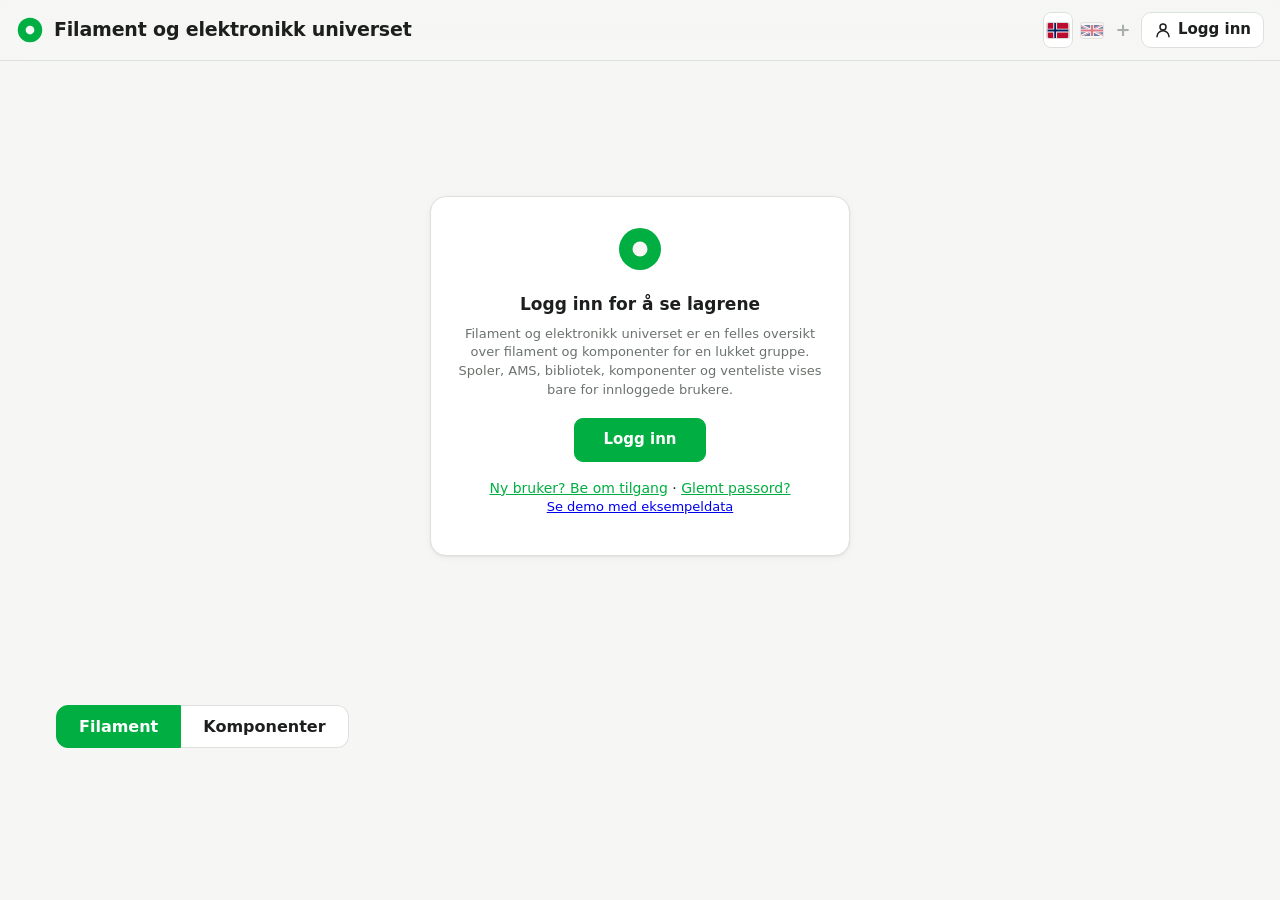
==== commit 40748158: "Flerspråklig: engelsk i tillegg til norsk, med språkflagg øverst - i18n.js oversetter siden i nettle" ====
--- a/index.html
+++ b/index.html
@@ -31,9 +31,10 @@
         <svg viewBox="0 0 24 24"><circle cx="9" cy="8" r="3.5"/><path d="M2.5 20a6.5 6.5 0 0 1 13 0M16 4.6a3.5 3.5 0 0 1 0 6.8M18 14.2a6.5 6.5 0 0 1 3.5 5.8"/></svg>
       </button>
       <button id="open-ideas" class="icon-btn msg-btn" title="Forslag til forbedringer" aria-label="Forslag til forbedringer" hidden>
-        <svg viewBox="0 0 24 24"><path d="M9 18h6M10 21h4M12 3a6 6 0 0 0-3.6 10.8c.7.5 1.1 1.3 1.1 2.2h5c0-.9.4-1.7 1.1-2.2A6 6 0 0 0 12 3z"/></svg>
+        <svg viewBox="0 0 24 24"><path d="M12 5.5a5 5 0 0 0-3 9c.6.5.9 1.1.9 1.8v.7h4.2v-.7c0-.7.3-1.3.9-1.8a5 5 0 0 0-3-9z"/><path d="M10 20h4M10.6 22.2h2.8M10.4 11.6l1.6 1.8 1.6-1.8M12 13.4V17"/><path d="M12 1.2v1.6M4.8 4.2l1.1 1.1M19.2 4.2l-1.1 1.1M2.4 10.5h1.6M20 10.5h1.6"/></svg>
         <span class="msg-badge" hidden></span>
       </button>
+      <span id="lang-switch" class="lang-switch" role="group" aria-label="Språk"></span>
       <button id="account" class="account-btn" title="Konto">
         <svg viewBox="0 0 24 24"><circle cx="12" cy="8" r="4"/><path d="M4 21a8 8 0 0 1 16 0"/></svg>
         <span id="account-label">Logg inn</span>
@@ -352,6 +353,7 @@
       <label>E-post (for nytt passord og varsler)<input id="a-email" type="email" autocomplete="email" maxlength="100" placeholder="navn@eksempel.no"></label>
       <label>Mobilnummer (for Vipps når noen gjør opp med deg)<input id="a-phone" type="tel" inputmode="tel" autocomplete="tel" placeholder="F.eks. 912 34 567" maxlength="20"></label>
       <label class="a-color">Din farge (på spolene dine)<input id="a-color" type="color"></label>
+      <label class="a-lang">Språk (norsk er standard)<span id="a-lang-box" translate="no"></span></label>
       <fieldset id="a-notify" class="a-notify">
         <legend>Varsel om nye meldinger</legend>
         <label class="switch"><input id="a-n-mail" type="checkbox"> På e-post</label>
@@ -368,6 +370,10 @@
         <button value="close" class="btn btn-primary">Lukk</button>
       </div>
     </form>
+  </dialog>
+
+  <dialog id="lang-dialog" class="lang-dialog">
+    <form method="dialog" id="lang-body"></form>
   </dialog>
 
   <dialog id="password">
--- a/style.css
+++ b/style.css
@@ -424,6 +424,29 @@
 .account-btn.logged-in { border-color: var(--accent); }
 .account-btn[hidden] { display: none; }
 
+/* Språkvalg øverst: flagg ved siden av kontoknappen. */
+.lang-switch { display: flex; align-items: center; gap: 4px; }
+.lang-flag { display: grid; place-items: center; width: 30px; height: 36px; padding: 0; border: 1px solid transparent; border-radius: 8px; background: none; color: var(--muted); font: inherit; font-size: 18px; line-height: 1; cursor: pointer; opacity: .55; }
+.lang-flag svg { width: 22px; height: 15px; border-radius: 2px; box-shadow: 0 0 0 1px rgba(0, 0, 0, .15); }
+.lang-flag:hover, .lang-flag:focus-visible { opacity: 1; background: var(--muted-bg); }
+.lang-flag.active { opacity: 1; border-color: var(--border); background: var(--surface); }
+.lang-more { width: 24px; font-weight: 600; }
+@media (max-width: 520px) { .lang-flag:not(.active) { display: none; } }
+.lang-dialog { width: min(520px, calc(100vw - 32px)); }
+.lang-choices { display: flex; flex-wrap: wrap; gap: 8px; margin: 8px 0; }
+.lang-choice { display: inline-flex; align-items: center; gap: 8px; }
+.lang-choice.active { border-color: var(--accent); }
+.lang-flag-img svg { display: block; width: 24px; height: 16px; border-radius: 2px; box-shadow: 0 0 0 1px rgba(0, 0, 0, .15); }
+.lang-reqs { list-style: none; margin: 8px 0; padding: 0; }
+.lang-reqs li { display: flex; flex-wrap: wrap; align-items: center; gap: 6px; padding: 8px 0; border-top: 1px solid var(--border); min-width: 0; }
+.lang-reqs li:first-child { border-top: 0; }
+.lang-reqs .spacer { flex: 1; }
+.lang-reqs .btn.active { border-color: var(--accent); }
+.lang-voters { flex-basis: 100%; order: 3; font-size: 12px; }
+.lang-add { display: flex; gap: 8px; margin: 8px 0; min-width: 0; }
+.lang-add input { flex: 1 1 0; min-width: 0; margin: 0; }
+.lang-add .btn { flex: none; }
+
 .notice { padding: 10px 12px; border-radius: 9px; background: color-mix(in srgb, var(--out) 15%, transparent); font-size: 14px; }
 .u-fresh table, .pw-table { border-collapse: collapse; margin: 6px 0 12px; }
 .u-fresh td, .pw-table td { padding: 4px 14px 4px 0; }
@@ -1089,3 +1112,60 @@
 .idea-admin { margin-top: 8px; padding-top: 8px; border-top: 1px dashed var(--border); }
 .idea-admin textarea { width: 100%; box-sizing: border-box; font: inherit; resize: vertical; }
 .idea-admin-btns { display: flex; flex-wrap: wrap; gap: 6px; margin-top: 6px; }
+
+/* «Typical application» fra databladet: originalbildet på hvit bakgrunn også i mørkt tema */
+.typical-fig .schematic-wrap { background: #fff; }
+.typical-fig img { display: block; width: 100%; max-width: 620px; height: auto; margin: 0 auto; }
+.typical-fig figcaption a { white-space: nowrap; }
+.fpz-stage img { display: block; margin: 0 auto; width: calc(var(--fpz, 1) * 100%); max-width: none; height: auto; background: #fff; }
+
+/* Underfaner i Innstillinger */
+.settings-tabs { display: flex; flex-wrap: wrap; gap: 6px; margin: 4px 0 14px; padding-bottom: 12px; border-bottom: 1px solid var(--border); }
+.settings-body > h3:first-child { margin-top: 0; }
+.settings-actions { display: flex; flex-wrap: wrap; gap: 8px; }
+
+/* Prosjekter */
+.proj-new { display: flex; flex-wrap: wrap; gap: 8px; margin: 10px 0; }
+.proj-new input { flex: 1 1 240px; min-width: 0; }
+.proj-filter { margin: 4px 0 12px; }
+.proj-list { list-style: none; margin: 0; padding: 0; display: grid; grid-template-columns: repeat(auto-fill, minmax(240px, 1fr)); gap: 10px; }
+.proj-card { display: flex; flex-direction: column; gap: 6px; width: 100%; padding: 12px; border: 1px solid var(--border); border-left: 4px solid var(--accent); border-radius: 10px; background: var(--surface); color: var(--text); text-align: left; font: inherit; cursor: pointer; }
+.proj-card.status-done { border-left-color: var(--in); opacity: .75; }
+.proj-card.status-plan { border-left-color: var(--muted); }
+.proj-card b { font-size: 15px; overflow-wrap: anywhere; }
+.proj-meta { display: flex; align-items: center; gap: 6px; font-size: 12px; color: var(--muted); }
+.proj-bar { display: block; height: 6px; border-radius: 99px; background: var(--muted-bg); overflow: hidden; }
+.proj-bar i { display: block; height: 100%; background: var(--accent); }
+.proj-bar.big { height: 10px; flex: 1 1 200px; }
+.proj-head { display: flex; flex-wrap: wrap; gap: 8px; align-items: center; }
+.proj-title { flex: 1 1 240px; min-width: 0; font-size: 20px; font-weight: 700; }
+#proj-desc { width: 100%; box-sizing: border-box; margin: 8px 0; font: inherit; resize: vertical; }
+.proj-summary { display: flex; flex-wrap: wrap; align-items: center; gap: 8px 14px; margin: 10px 0 4px; }
+.proj-line .proj-state { display: block; font-size: 12px; color: var(--muted); }
+.proj-line.st-ok .proj-state { color: var(--in); }
+.proj-line.st-warn .proj-state { color: var(--out); }
+.proj-line.st-bad .proj-state { color: var(--danger); font-weight: 600; }
+.proj-buy { display: flex; flex-wrap: wrap; gap: 6px; margin: 8px 0; }
+.proj-buy input[name="label"], .proj-buy input[name="url"] { flex: 1 1 200px; min-width: 0; }
+.proj-buy input[type="number"] { width: calc(6ch + 30px); }
+.proj-more { margin: 12px 0; }
+.proj-more summary { cursor: pointer; font-weight: 600; }
+.proj-more textarea { width: 100%; box-sizing: border-box; font: 12.5px ui-monospace, Consolas, monospace; }
+.proj-pick { list-style: none; padding: 0; margin: 8px 0; }
+.bom-preview { margin-top: 8px; padding: 10px 12px; border: 1px dashed var(--border); border-radius: 10px; }
+.bom-preview ul { margin: 0 0 8px; padding-left: 18px; }
+.proj-danger { margin-top: 18px; }
+.proj-add select { width: 100%; }
+
+/* Brukt */
+.part-step.part-used-step { grid-template-columns: minmax(0, 1fr) auto; text-align: left; }
+.part-used-step span { color: var(--muted); white-space: nowrap; overflow: hidden; text-overflow: ellipsis; }
+.part-step button.part-used { height: 28px; padding: 0 10px; font: 600 12px/1 system-ui, sans-serif; white-space: nowrap; }
+@media (max-width: 600px) { .part-step.part-used-step { grid-template-columns: minmax(0, 1fr) auto; } .part-step button.part-used { height: 30px; padding: 0 8px; font-size: 11.5px; } }
+.used-row { display: flex; flex-wrap: wrap; align-items: flex-end; gap: 8px; grid-column: 1 / -1; }
+.used-row label { margin: 0; }
+.used-row .hint { flex-basis: 100%; margin: 0; }
+
+/* Godkjenn bilde rett fra kortet */
+.img-ok { display: flex; align-items: center; gap: 6px; margin: 0; padding: 6px 10px; border-top: 1px solid var(--border); font-size: 12.5px; font-weight: 600; color: var(--text); background: color-mix(in srgb, var(--out) 10%, var(--surface)); cursor: pointer; }
+.img-ok input { width: auto; margin: 0; }
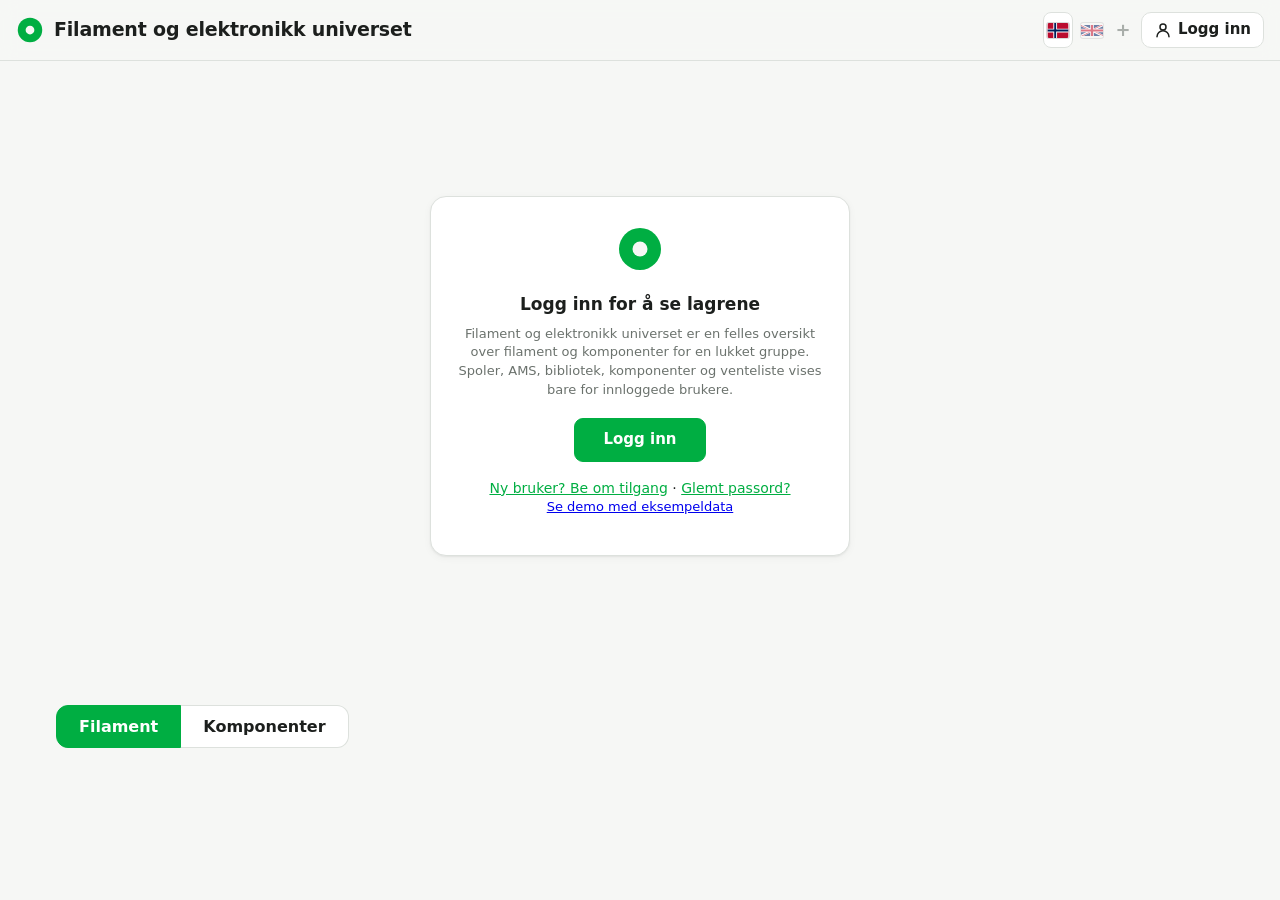
==== commit e275ef62: "Lager: velg flere spoler, «Merk alle» og felles utsjekk; testruller «Velg flere» lar deg krysse av s" ====
--- a/index.html
+++ b/index.html
@@ -98,8 +98,26 @@
           <option value="owner">Sorter: eier</option>
           <option value="recent">Sorter: sist skannet</option>
         </select>
+        <button id="pick-toggle" type="button" class="btn pick-toggle" aria-pressed="false">Velg flere</button>
       </div>
       <div class="chip-row"><span class="chip-label">Farge</span><div id="family-chips" class="chips"></div></div>
+    </section>
+
+    <section id="pick-bar" class="panel pick-bar" aria-label="Valgte spoler" hidden>
+      <div class="pick-row">
+        <b id="pick-count" class="pick-count"></b>
+        <button id="pick-all" type="button" class="btn btn-small">Merk alle</button>
+        <button id="pick-none" type="button" class="btn btn-small">Fjern merking</button>
+        <button id="pick-cancel" type="button" class="btn btn-small">Avbryt</button>
+      </div>
+      <div class="pick-row">
+        <label class="d-borrow">Sjekk ut til<select id="pick-to"></select></label>
+        <label id="pick-refill-wrap" class="d-refill"><input id="pick-refill" type="checkbox"> Kjøp: refill uten spole (leveres ikke tilbake)</label>
+        <button id="pick-go" type="button" class="btn btn-out">Sjekk ut valgte</button>
+        <button id="pick-test" type="button" class="btn btn-small" hidden>Lag 12 testruller</button>
+      </div>
+      <p class="hint">Trykk på spolene på lager for å velge dem. Spoler som går til noen andre enn eieren, blir lån, som ved utsjekk av én spole.</p>
+      <p id="pick-msg" class="pick-msg" role="status"></p>
     </section>
 
     <section id="grid" class="grid"></section>
--- a/style.css
+++ b/style.css
@@ -447,6 +447,28 @@
 .lang-add input { flex: 1 1 0; min-width: 0; margin: 0; }
 .lang-add .btn { flex: none; }
 
+/* Innstillinger → Oversettelser: norsk og engelsk ved siden av hverandre. */
+.texts-editor #tx-q { width: 100%; margin: 8px 0; }
+.tx-head, .tx-row { display: grid; grid-template-columns: minmax(0, 1fr) minmax(0, 1fr); gap: 4px 12px; }
+.tx-head { padding: 4px 0; font-size: 12px; font-weight: 600; color: var(--muted); text-transform: uppercase; letter-spacing: .04em; }
+.tx-row { padding: 10px 0; border-top: 1px solid var(--border); }
+.tx-row.changed { border-left: 3px solid var(--accent); padding-left: 8px; }
+.tx-cell { display: flex; flex-direction: column; gap: 4px; margin: 0; min-width: 0; }
+.tx-cell textarea { width: 100%; min-width: 0; margin: 0; resize: vertical; font: inherit; font-size: 14px; line-height: 1.4; }
+.tx-cell textarea[readonly] { background: var(--muted-bg); }
+.tx-lang { display: none; font-size: 12px; font-weight: 600; color: var(--muted); }
+.tx-orig { font-size: 12px; }
+.tx-langs { display: flex; flex-wrap: wrap; align-items: center; gap: 8px; margin: 8px 0; }
+.tx-langs label { display: flex; align-items: center; gap: 6px; margin: 0; font-size: 13px; color: var(--muted); }
+.tx-langs select { margin: 0; width: auto; }
+.tx-src { grid-column: 1 / -1; margin: 0; font-size: 12px; }
+.tx-meta { grid-column: 1 / -1; display: flex; flex-wrap: wrap; align-items: center; gap: 8px; margin: 0; }
+@media (max-width: 640px) {
+  .tx-head { display: none; }
+  .tx-row { grid-template-columns: minmax(0, 1fr); }
+  .tx-lang { display: block; }
+}
+
 .notice { padding: 10px 12px; border-radius: 9px; background: color-mix(in srgb, var(--out) 15%, transparent); font-size: 14px; }
 .u-fresh table, .pw-table { border-collapse: collapse; margin: 6px 0 12px; }
 .u-fresh td, .pw-table td { padding: 4px 14px 4px 0; }
@@ -1169,3 +1191,21 @@
 /* Godkjenn bilde rett fra kortet */
 .img-ok { display: flex; align-items: center; gap: 6px; margin: 0; padding: 6px 10px; border-top: 1px solid var(--border); font-size: 12.5px; font-weight: 600; color: var(--text); background: color-mix(in srgb, var(--out) 10%, var(--surface)); cursor: pointer; }
 .img-ok input { width: auto; margin: 0; }
+
+/* Velg flere spoler (avkrysning på kortene og felles utsjekk) */
+.pick-toggle.active { border-color: var(--accent); background: color-mix(in srgb, var(--accent) 12%, var(--surface)); }
+.pick-bar { position: sticky; top: 8px; z-index: 5; display: flex; flex-direction: column; gap: 8px; min-width: 0; border: 2px solid var(--accent); }
+.pick-row { display: flex; flex-wrap: wrap; align-items: center; gap: 8px; min-width: 0; }
+.pick-row .d-borrow { display: flex; align-items: center; gap: 6px; margin: 0; min-width: 0; white-space: nowrap; }
+.pick-row .d-borrow select { min-width: 0; max-width: 100%; }
+.pick-row .d-refill { margin: 0; }
+.pick-count { min-width: 5.5em; }
+.pick-bar .hint, .pick-msg { margin: 0; }
+.pick-msg:empty { display: none; }
+.card.pickable { position: relative; }
+.card.picked { outline: 3px solid var(--accent); outline-offset: -1px; }
+.card.unpickable { opacity: .4; cursor: default; }
+.card.unpickable:hover { transform: none; }
+.pick-box { position: absolute; top: 8px; left: 8px; width: 22px; height: 22px; border-radius: 6px; border: 2px solid #fff; background: rgba(0, 0, 0, .35); box-shadow: 0 0 0 1px rgba(0, 0, 0, .3); }
+.card.picked .pick-box { background: var(--accent); }
+.card.picked .pick-box::after { content: "✓"; position: absolute; inset: 0; display: grid; place-items: center; color: #fff; font-size: 15px; font-weight: 700; line-height: 1; }
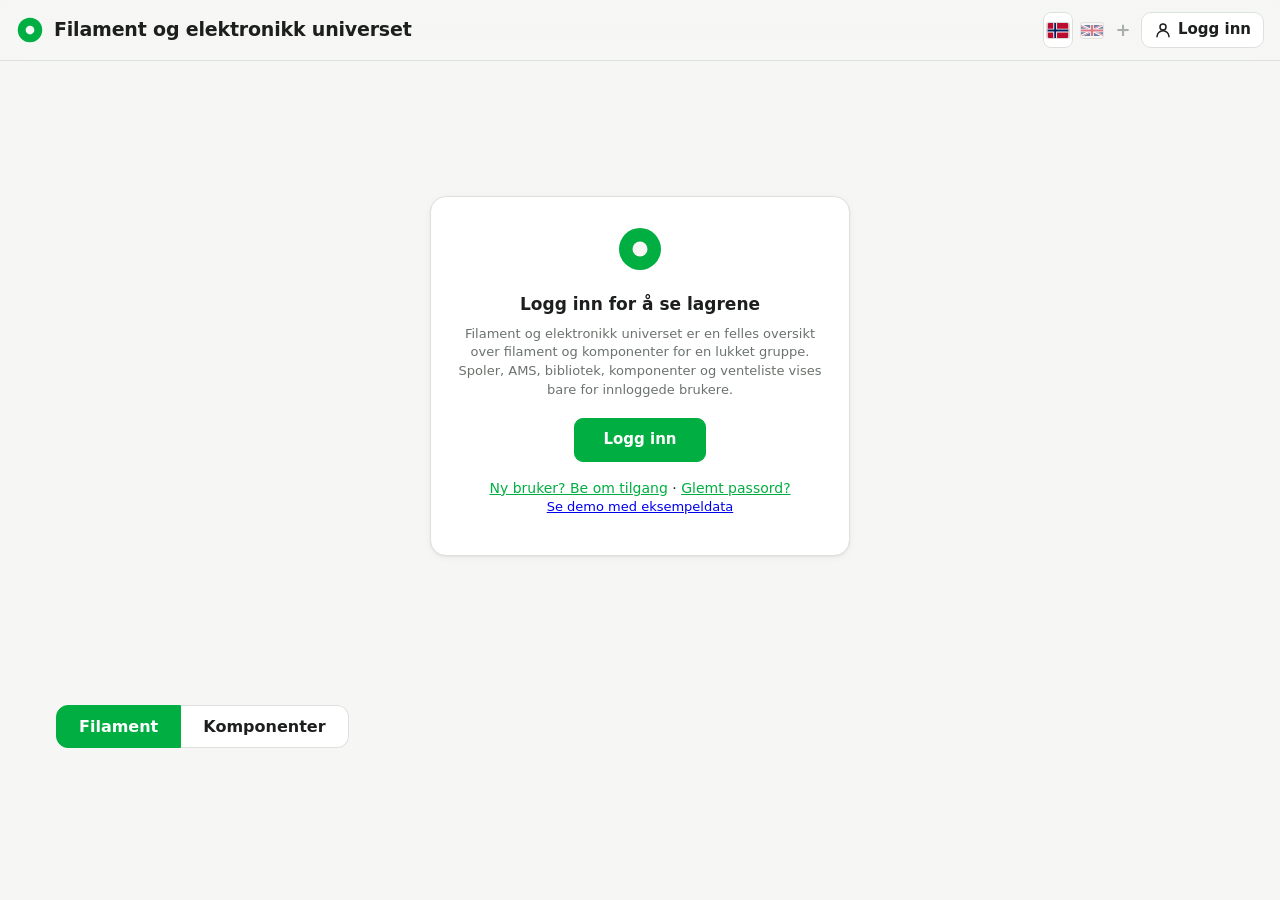
==== commit 7ca259d3: "Godkjenning av både innsjekk og utsjekk fra RFID-leseren Innlesning (ny rull eller rull satt tilbake" ====
--- a/index.html
+++ b/index.html
@@ -88,6 +88,7 @@
         <input id="q" type="search" placeholder="Søk etter farge, type, eier, plassering…" aria-label="Søk">
         <select id="status" aria-label="Status">
           <option value="in">På lager</option>
+          <option value="pending">Venter på innsjekk</option>
           <option value="out">Tatt ut</option>
           <option value="empty">Brukt opp</option>
           <option value="">Alle</option>
@@ -115,6 +116,9 @@
         <label id="pick-refill-wrap" class="d-refill"><input id="pick-refill" type="checkbox"> Kjøp: refill uten spole (leveres ikke tilbake)</label>
         <button id="pick-go" type="button" class="btn btn-out">Sjekk ut valgte</button>
         <button id="pick-test" type="button" class="btn btn-small" hidden>Lag 12 testruller</button>
+        <button id="pick-sim" type="button" class="btn btn-small" hidden>Simuler RFID-utsjekk</button>
+        <button id="pick-simin" type="button" class="btn btn-small" hidden>Simuler RFID-innsjekk</button>
+        <button id="pick-nuke" type="button" class="btn btn-small" hidden>Slett testdata</button>
       </div>
       <p class="hint">Trykk på spolene på lager for å velge dem. Spoler som går til noen andre enn eieren, blir lån, som ved utsjekk av én spole.</p>
       <p id="pick-msg" class="pick-msg" role="status"></p>
--- a/style.css
+++ b/style.css
@@ -1209,3 +1209,50 @@
 .pick-box { position: absolute; top: 8px; left: 8px; width: 22px; height: 22px; border-radius: 6px; border: 2px solid #fff; background: rgba(0, 0, 0, .35); box-shadow: 0 0 0 1px rgba(0, 0, 0, .3); }
 .card.picked .pick-box { background: var(--accent); }
 .card.picked .pick-box::after { content: "✓"; position: absolute; inset: 0; display: grid; place-items: center; color: #fff; font-size: 15px; font-weight: 700; line-height: 1; }
+
+/* Testknapper under «Godkjenning» (bare administrator) */
+.loan-test { display: flex; flex-wrap: wrap; align-items: center; gap: 8px; margin-top: 14px; padding-top: 10px; border-top: 1px dashed var(--border); }
+
+/* Godkjenning: tabell med avkrysning, «Merk alle» og felles godkjenning */
+.appr-bar { position: sticky; top: 8px; z-index: 4; display: flex; flex-wrap: wrap; align-items: center; gap: 10px 16px; padding: 10px 14px; margin-bottom: 6px; border: 1px solid var(--border); border-radius: 12px; background: var(--surface); box-shadow: var(--shadow); }
+.appr-all { display: inline-flex; align-items: center; gap: 8px; font-weight: 600; cursor: pointer; }
+.appr-all input, .appr-check input { width: 18px; height: 18px; margin: 0; }
+.appr-count { min-width: 5em; color: var(--muted); }
+.appr-bulk { display: inline-flex; align-items: center; gap: 6px; font-size: 14px; }
+.appr-bulk select { width: auto; max-width: 170px; padding: 4px 8px; font-size: 13px; }
+.appr-bar .btn-primary { margin-left: auto; }
+.appr-h { margin: 16px 0 6px; }
+.appr-head, .appr-row { display: grid; grid-template-columns: 28px minmax(0, 2fr) minmax(0, 1.3fr) minmax(0, 1.2fr) 112px 92px; gap: 10px; align-items: center; }
+.appr-head { padding: 8px 12px 0; font-size: 12px; font-weight: 600; color: var(--muted); text-transform: uppercase; letter-spacing: .04em; }
+.appr-list { list-style: none; margin: 0 0 8px; padding: 0; border: 1px solid var(--border); border-radius: 12px; overflow: hidden; }
+.appr-row { padding: 9px 12px; border-top: 1px solid var(--border); }
+.appr-row:first-child { border-top: 0; }
+.appr-row.picked { background: color-mix(in srgb, var(--accent) 9%, var(--surface)); }
+.appr-what { display: flex; align-items: center; gap: 10px; min-width: 0; }
+.appr-what .dot { flex: none; width: 22px; height: 22px; border-radius: 50%; border: 1px solid var(--border); }
+.appr-what .loan-what { flex: 1 1 auto; }
+.appr-by { min-width: 0; }
+.appr-by b { display: block; }
+.appr-by .muted { font-size: 13px; }
+.appr-to select { width: 100%; max-width: 190px; padding: 4px 8px; font-size: 13px; }
+.appr-act { text-align: right; }
+@media (max-width: 760px) {
+  .appr-head { display: none; }
+  .appr-bar .btn-primary { margin-left: 0; width: 100%; }
+  .appr-row { grid-template-columns: 28px minmax(0, 1fr) auto; grid-template-areas: "c w a" "c b b" "c t t" "c r r"; row-gap: 6px; }
+  .appr-check { grid-area: c; align-self: start; padding-top: 2px; }
+  .appr-what { grid-area: w; }
+  .appr-by { grid-area: b; }
+  .appr-to { grid-area: t; }
+  .appr-refill { grid-area: r; }
+  .appr-act { grid-area: a; }
+  .appr-to select { max-width: 100%; }
+}
+.appr-bar .pending-refill, .appr-refill .pending-refill { white-space: nowrap; }
+
+/* Rull som venter på godkjent innsjekk, og hendelsesmerke i Godkjenning */
+.card.status-pending { opacity: .75; outline: 2px dashed var(--out); outline-offset: -2px; }
+.badge-pending { color: var(--out); }
+.appr-kind { display: inline-block; margin-right: 6px; padding: 1px 8px; border-radius: 99px; font-size: 12px; font-weight: 700; }
+.appr-kind.in { color: var(--in); background: color-mix(in srgb, var(--in) 14%, transparent); }
+.appr-kind.out { color: var(--out); background: color-mix(in srgb, var(--out) 16%, transparent); }
